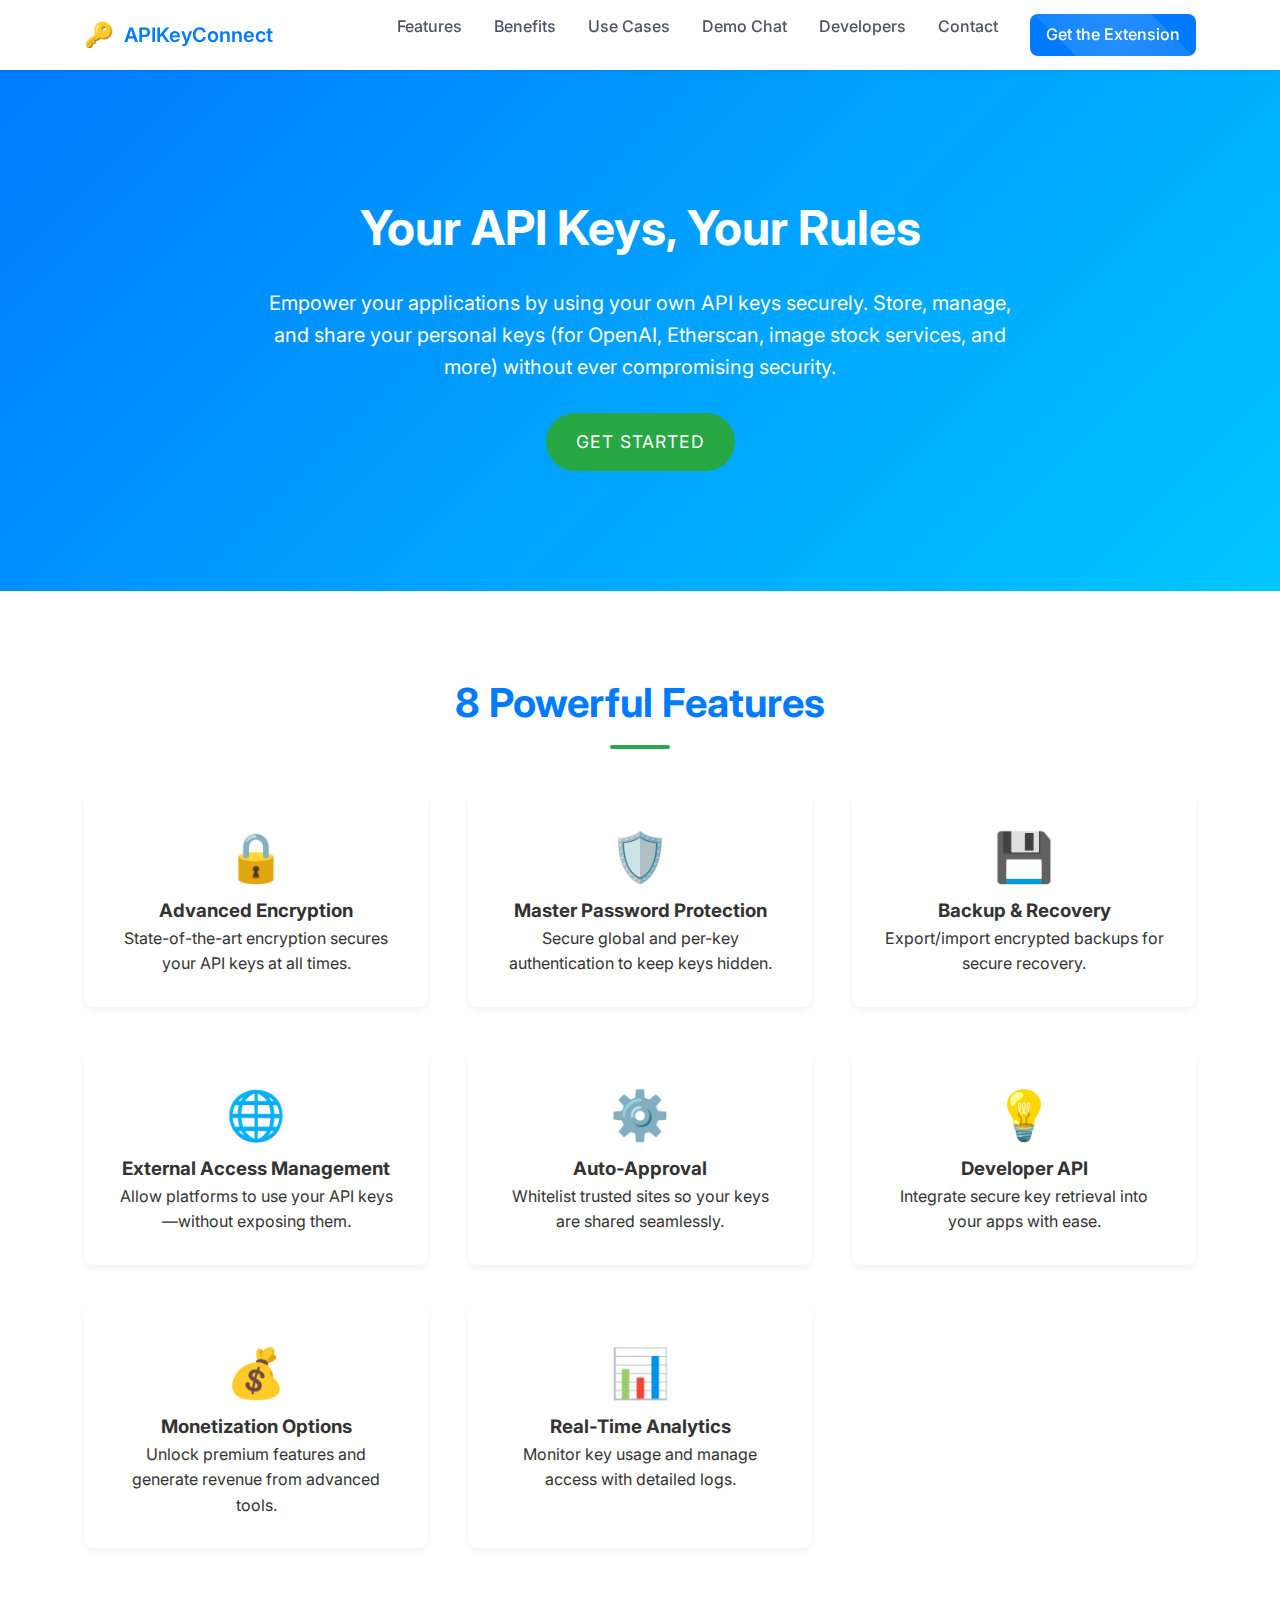
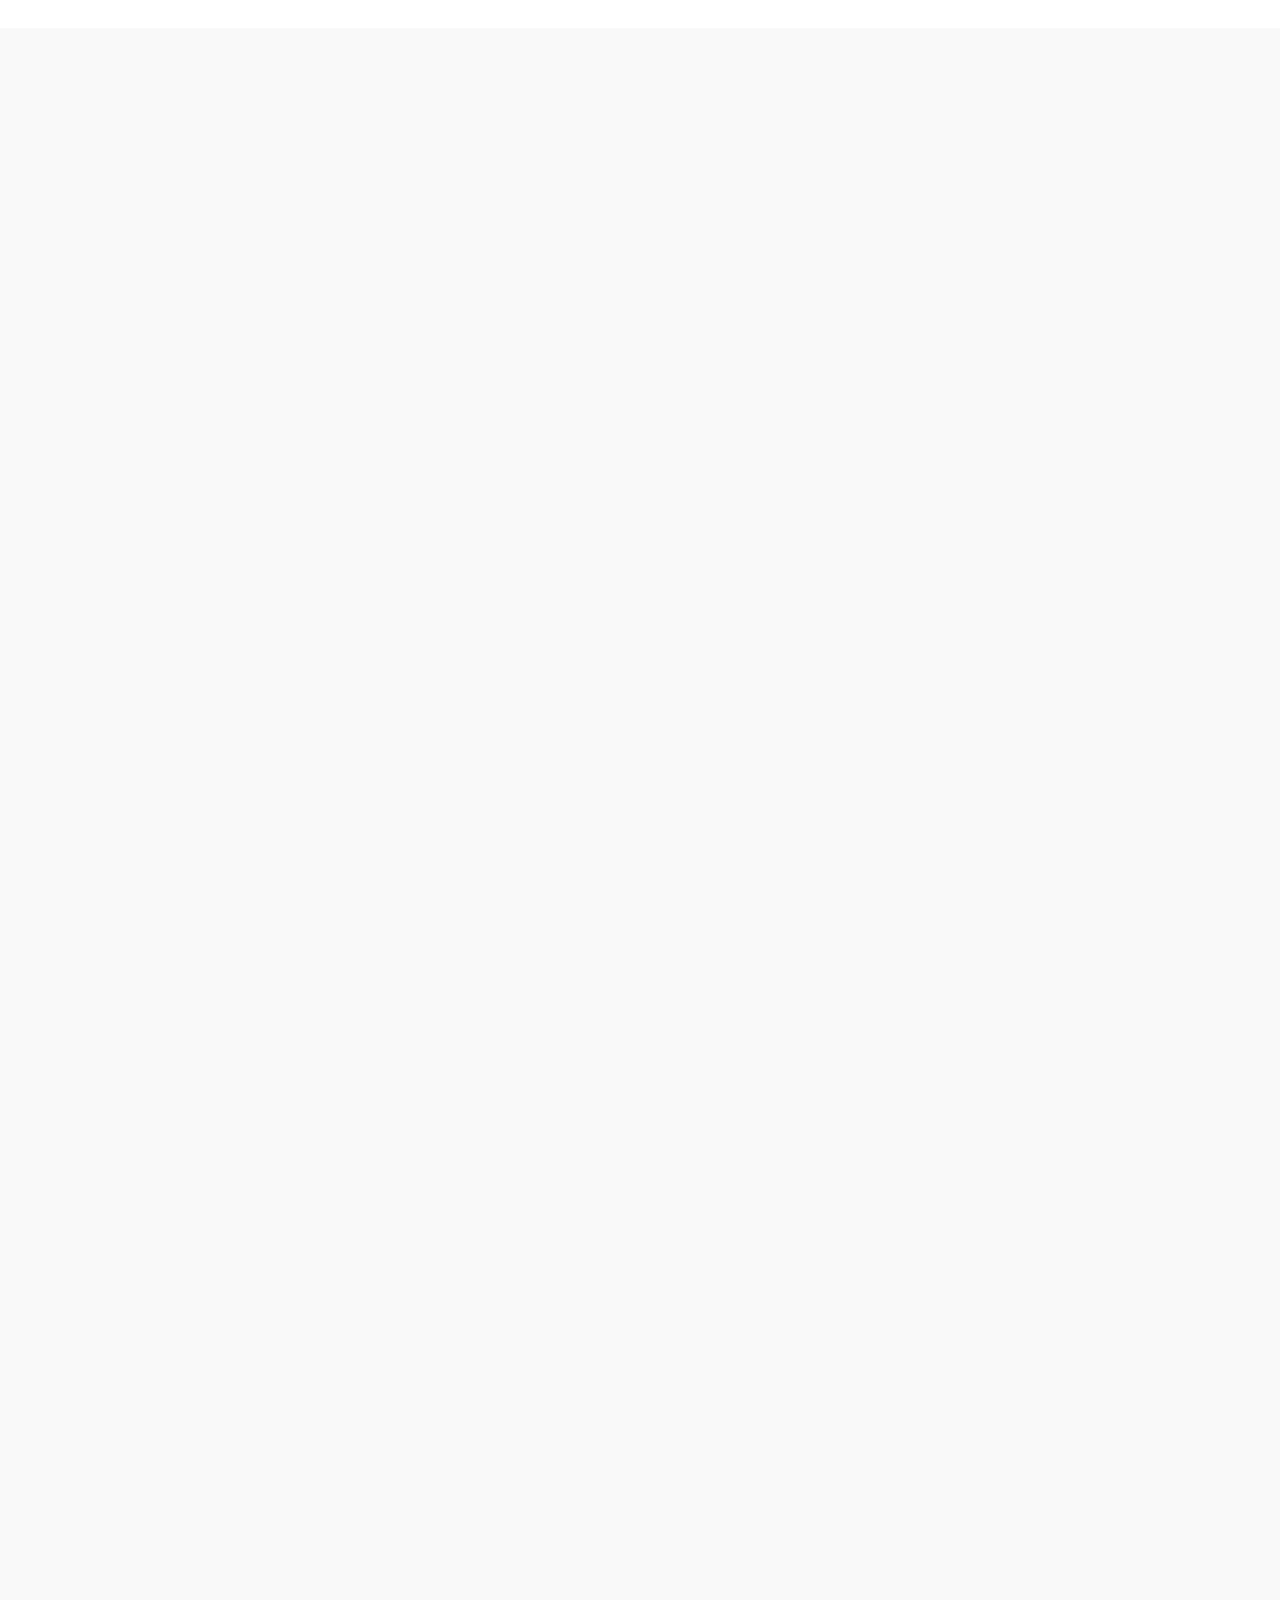
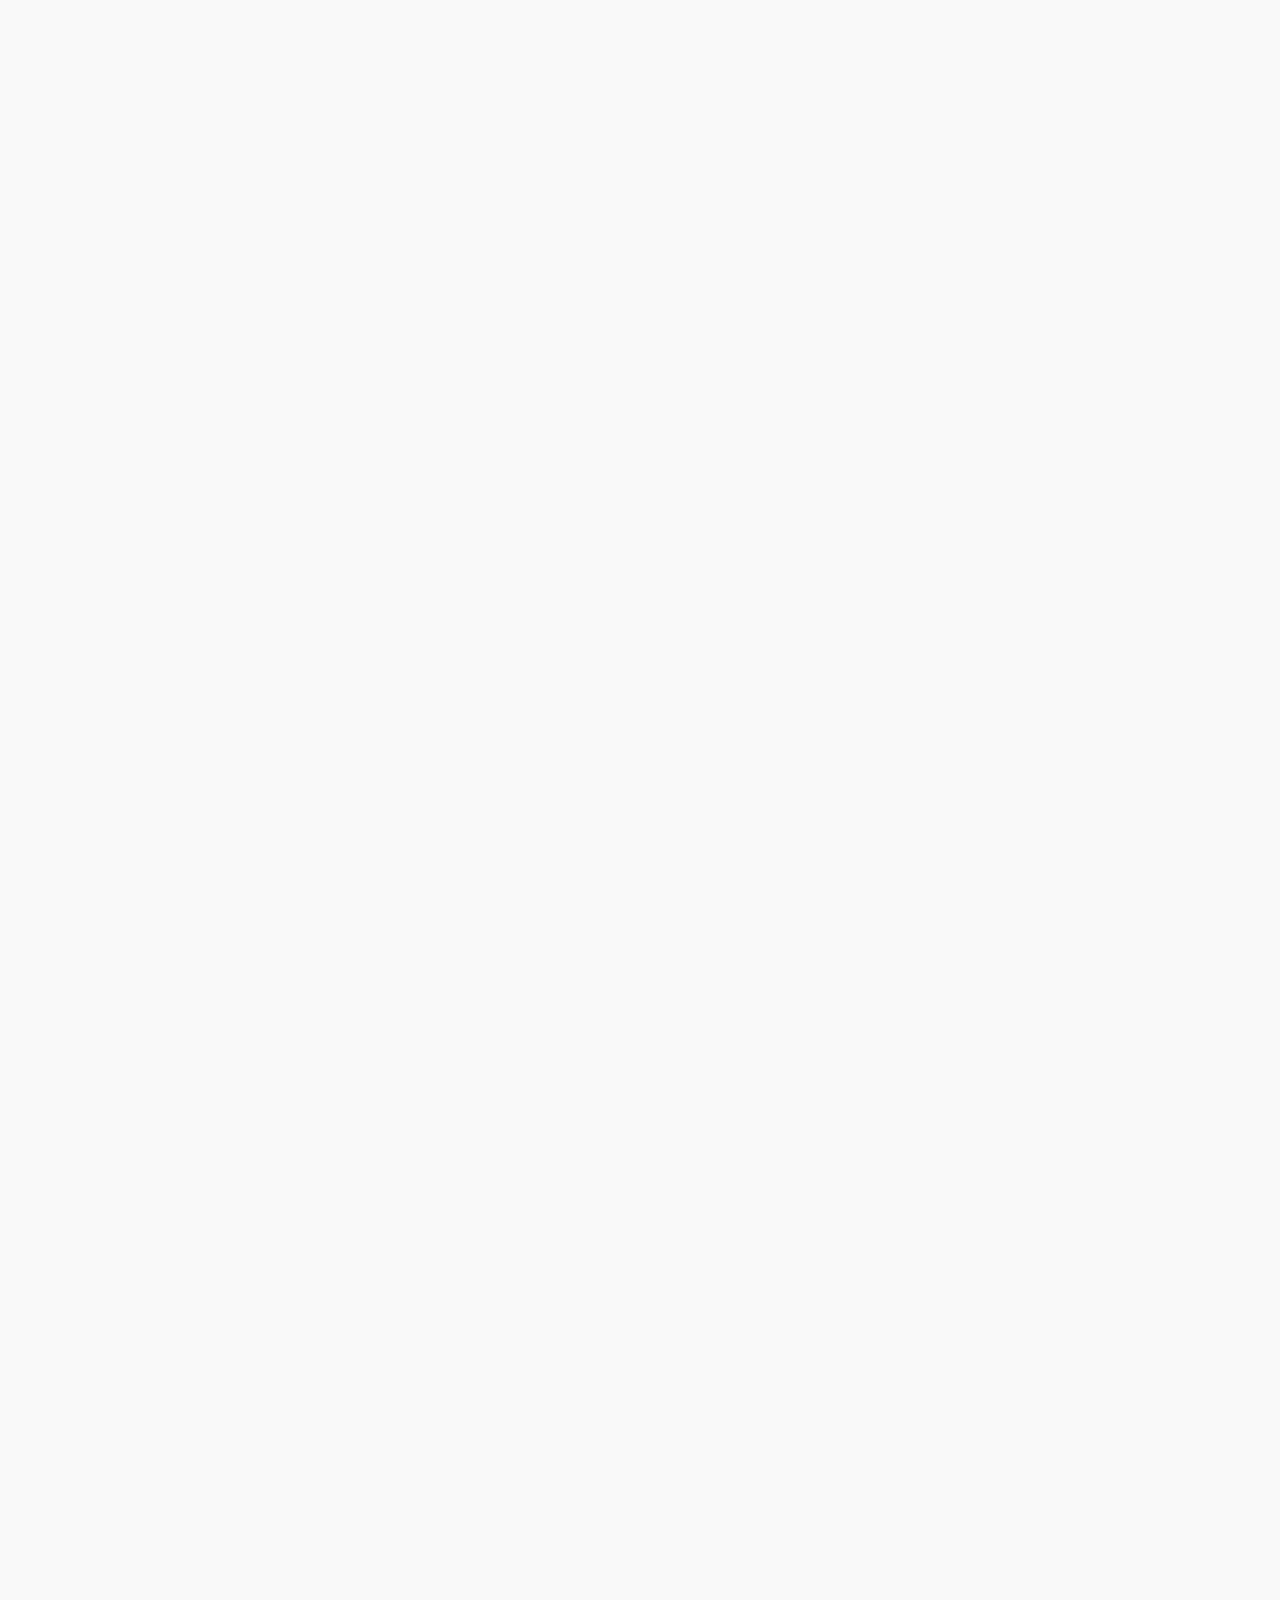
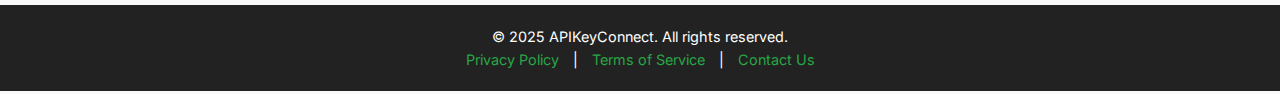
==== index.html @ dd0e4453 "Create index.html" ====
<!DOCTYPE html>
<html lang="en">
<head>
  <meta charset="UTF-8" />
  <meta name="viewport" content="width=device-width, initial-scale=1.0" />
  <meta name="description" content="APIKeyConnect empowers you to manage your own API keys securely. Use your personal keys for OpenAI, Etherscan, image stock services, and more—without exposing them to third-party platforms." />
  <meta name="keywords" content="API key management, secure API keys, OpenAI, Etherscan, developer tools, privacy, encryption" />
  <title>APIKeyConnect - Securely Manage Your API Keys for OpenAI, Etherscan & More</title>
  <!-- Google Fonts -->
  <link href="https://fonts.googleapis.com/css2?family=Inter:wght@300;400;500;600;700&display=swap" rel="stylesheet" />
  <style>
    /* CSS Variables & Global Styles */
    :root {
      --primary-color: #007bff;
      --secondary-color: #00c6ff;
      --accent-color: #28a745;
      --accent-hover: #218838;
      --bg-color: #f9f9f9;
      --white: #ffffff;
      --dark: #222222;
      --text-color: #333333;
      --gray-50: #F9FAFB;
      --gray-100: #F3F4F6;
      --gray-200: #E5E7EB;
      --gray-300: #D1D5DB;
      --gray-400: #9CA3AF;
      --gray-500: #6B7280;
      --gray-600: #4B5563;
      --gray-700: #374151;
      --gray-800: #1F2937;
      --gray-900: #111827;
      --border-radius: 8px;
      --box-shadow: 0 10px 15px -3px rgba(0, 0, 0, 0.1),
        0 4px 6px -2px rgba(0, 0, 0, 0.05);
    }
    * {
      margin: 0;
      padding: 0;
      box-sizing: border-box;
    }
    body {
      font-family: 'Inter', -apple-system, sans-serif;
      background-color: var(--bg-color);
      color: var(--text-color);
      line-height: 1.6;
    }
    a {
      text-decoration: none;
      color: inherit;
    }
    .container {
      width: 90%;
      max-width: 1200px;
      margin: 0 auto;
      padding: 0 20px;
    }

    /* Header Styles - Taking styling from developer.html */
    header {
      background-color: var(--white);
      box-shadow: 0 1px 3px rgba(0, 0, 0, 0.1);
      position: sticky;
      top: 0;
      z-index: 100;
    }

    .navbar {
      display: flex;
      justify-content: space-between;
      align-items: center;
      height: 70px;
    }

    .logo {
      display: flex;
      align-items: center;
      gap: 10px;
      font-weight: 600;
      font-size: 1.25rem;
      color: var(--primary-color);
    }

    .logo-icon {
      font-size: 1.5rem;
      color: var(--primary-color);
    }

    .nav-links {
      display: flex;
      gap: 2rem;
    }

    .nav-links a {
      color: var(--gray-600);
      text-decoration: none;
      font-weight: 500;
      transition: color 0.2s;
    }

    .nav-links a:hover {
      color: var(--primary-color);
    }

    .nav-links .cta {
      background-color: var(--primary-color);
      color: #fff;
      padding: 0.5rem 1rem;
      border-radius: var(--border-radius);
      transition: background-color 0.2s;
    }

    .nav-links .cta:hover {
      background-color: var(--accent-hover);
    }

    /* Hero Section */
    .hero {
      position: relative;
      text-align: center;
      color: var(--white);
      padding: 120px 20px;
      background: linear-gradient(135deg, var(--primary-color) 0%, var(--secondary-color) 100%);
      overflow: hidden;
    }
    .hero::after {
      content: "";
      position: absolute;
      top: 0;
      left: 50%;
      transform: translateX(-50%);
      width: 100%;
      height: 100%;
      background: url('https://source.unsplash.com/1600x900/?technology') center/cover no-repeat;
      opacity: 0.1;
      z-index: 0;
    }
    .hero-content {
      position: relative;
      z-index: 1;
      max-width: 800px;
      margin: 0 auto;
    }
    .hero h1 {
      font-size: 3rem;
      margin-bottom: 20px;
    }
    .hero p {
      font-size: 1.25rem;
      margin-bottom: 30px;
    }
    .btn {
      background-color: var(--accent-color);
      color: var(--white);
      padding: 15px 30px;
      border-radius: 50px;
      font-size: 1.1rem;
      text-transform: uppercase;
      letter-spacing: 1px;
      transition: background-color 0.3s, transform 0.3s;
      display: inline-block;
    }
    .btn:hover {
      background-color: var(--accent-hover);
      transform: translateY(-3px);
    }

    /* Section Titles */
    .section-title {
      text-align: center;
      font-size: 2.5rem;
      margin-bottom: 40px;
      color: var(--primary-color);
      position: relative;
    }
    .section-title::after {
      content: "";
      width: 60px;
      height: 4px;
      background-color: var(--accent-color);
      display: block;
      margin: 10px auto 0;
      border-radius: 2px;
    }

    /* Features Section */
    .features {
      padding: 80px 0;
      background-color: var(--white);
    }
    .feature-grid {
      display: grid;
      grid-template-columns: repeat(auto-fit, minmax(250px, 1fr));
      gap: 40px;
    }
    .feature {
      background-color: var(--white);
      padding: 30px;
      border-radius: 10px;
      box-shadow: 0 4px 8px rgba(0,0,0,0.05);
      text-align: center;
      transition: transform 0.3s, box-shadow 0.3s;
    }
    .feature:hover {
      transform: translateY(-5px);
      box-shadow: 0 8px 16px rgba(0,0,0,0.1);
    }
    .feature p {
      font-size: 1rem;
      color: var(--text-color);
    }

    /* Benefits Section */
    .benefits {
      padding: 80px 0;
      background-color: var(--white);
    }
    .benefits ul {
      list-style: none;
      display: grid;
      grid-template-columns: repeat(auto-fit, minmax(250px, 1fr));
      gap: 30px;
      justify-items: center;
    }
    .benefits li {
      font-size: 1.1rem;
      display: flex;
      flex-direction: column;
      align-items: center;
      gap: 8px;
      padding: 20px;
      border: 1px solid #ddd;
      border-radius: 8px;
      width: 100%;
      max-width: 300px;
      background: #fafafa;
      text-align: center;
    }

    /* Use Cases Section */
    .use-cases {
      padding: 80px 0;
      background-color: var(--white);
    }
    .case-grid {
      display: grid;
      grid-template-columns: repeat(auto-fit, minmax(250px, 1fr));
      gap: 40px;
    }
    .case {
      background-color: var(--white);
      padding: 40px 20px;
      border-radius: 10px;
      text-align: center;
      box-shadow: 0 4px 8px rgba(0,0,0,0.05);
      transition: transform 0.3s;
    }
    .case:hover {
      transform: translateY(-5px);
    }
    .case h3 {
      font-size: 1.5rem;
      margin-bottom: 15px;
      color: var(--primary-color);
    }
    .case p {
      font-size: 1rem;
      color: var(--text-color);
    }

    /* Demo Chat Section */
    #demo-chat {
      padding: 60px 20px;
      background-color: var(--white);
      margin: 40px 0;
      border-top: 1px solid #ddd;
    }
    #chatContainer {
      border: 1px solid #ccc;
      padding: 10px;
      height: 250px;
      overflow-y: auto;
      background: #fff;
      border-radius: 8px;
      margin-bottom: 10px;
    }
    .chat-message {
      margin: 5px 0;
      padding: 5px 10px;
      border-radius: 5px;
      max-width: 80%;
      word-wrap: break-word;
    }
    .chat-message.user {
      background-color: #e6f7ff;
      text-align: right;
      margin-left: auto;
    }
    .chat-message.assistant {
      background-color: #f6ffed;
      text-align: left;
      margin-right: auto;
    }
    #chatInput {
      width: calc(100% - 22px);
      padding: 10px;
      border: 1px solid #ccc;
      border-radius: 5px;
      font-size: 1rem;
      resize: none;
    }
    #sendChatBtn, #connectKeyBtn {
      padding: 10px 20px;
      font-size: 1rem;
      border: none;
      border-radius: 5px;
      cursor: pointer;
      margin-top: 10px;
      background-color: var(--accent-color);
      color: var(--white);
      transition: background-color 0.3s;
    }
    #sendChatBtn:hover, #connectKeyBtn:hover {
      background-color: var(--accent-hover);
    }
    #sendChatBtn:disabled {
      background-color: #cccccc;
      cursor: not-allowed;
    }
    .notice {
      text-align: center;
      font-size: 0.9rem;
      color: #555;
      margin-top: 10px;
    }

    /* Developer Section */
    .developers {
      padding: 80px 20px;
      background-color: var(--white);
      text-align: center;
    }
    .developers p {
      font-size: 1.1rem;
      margin-bottom: 20px;
    }
    .developers a {
      background-color: var(--primary-color);
      color: var(--white);
      padding: 10px 20px;
      border-radius: 5px;
      text-transform: uppercase;
      transition: background-color 0.3s;
    }
    .developers a:hover {
      background-color: var(--accent-hover);
    }

    /* CTA Section */
    .cta {
      background-color: var(--primary-color);
      color: var(--white);
      text-align: center;
      padding: 80px 20px;
      position: relative;
      overflow: hidden;
    }
    .cta::after {
      content: "";
      position: absolute;
      top: -50%;
      left: -50%;
      width: 200%;
      height: 200%;
      background: radial-gradient(circle, rgba(255,255,255,0.15), transparent);
      transform: rotate(45deg);
      z-index: 0;
    }
    .cta-content {
      position: relative;
      z-index: 1;
    }
    .cta h2 {
      font-size: 2.5rem;
      margin-bottom: 20px;
    }

    /* Footer */
    footer {
      background-color: var(--dark);
      color: var(--white);
      padding: 20px 0;
      text-align: center;
      font-size: 0.9rem;
    }
    footer a {
      color: var(--accent-color);
      margin: 0 10px;
      transition: color 0.3s;
    }
    footer a:hover {
      color: var(--white);
    }

    /* Animations */
    .animate-on-scroll {
      opacity: 0;
      transform: translateY(20px);
      transition: opacity 0.6s ease-out, transform 0.6s ease-out;
    }
    .animate-on-scroll.visible {
      opacity: 1;
      transform: translateY(0);
    }

    /* Responsive Design */
    @media (max-width: 768px) {
      .hero h1 {
        font-size: 2.5rem;
      }
      .hero p {
        font-size: 1rem;
      }

      .btn {
        padding: 12px 25px;
        font-size: 1rem;
      }
      .header-inner {
        flex-direction: column;
        gap: 10px;
      }
      .section-title {
        font-size: 2rem;
      }
      .navbar {
        flex-direction: column;
        height: auto;
        padding: 1rem 0;
      }
      .nav-links {
        margin-top: 1rem;
        flex-wrap: wrap;
        justify-content: center;
        gap: 1rem;
      }
    }
    @media (max-width: 480px) {
      .hero h1 {
        font-size: 2rem;
      }
      .feature, .case, .benefits li {
        padding: 20px;
      }
      .hero {
        padding: 4rem 0;
      }
      .hero h1 {
        font-size: 1.875rem;
      }
      .nav-links {
        flex-direction: column;
        align-items: center;
      }
    }
  </style>
</head>
<body>
  <!-- Header - Using developer.html style -->
  <header>
    <div class="container">
      <nav class="navbar">
        <div class="logo">
          <span class="logo-icon" aria-hidden="true">🔑</span>
          APIKeyConnect
        </div>
        <div class="nav-links">
          <a href="#features">Features</a>
          <a href="#benefits">Benefits</a>
          <a href="#use-cases">Use Cases</a>
          <a href="#demo-chat">Demo Chat</a>
          <a href="#developers">Developers</a>
          <a href="#contact">Contact</a>
          <a href="https://chromewebstore.google.com/detail/apikeyconnect/pkoblmlbdfdlhjbgjlhmpgkpfnkkfmej" class="cta" target="_blank">Get the Extension</a>
        </div>
      </nav>
    </div>
  </header>

  <!-- Hero Section -->
  <section class="hero animate-on-scroll" aria-labelledby="hero-heading">
    <div class="container hero-content">
      <h1 id="hero-heading">Your API Keys, Your Rules</h1>
      <p>
        Empower your applications by using your own API keys securely.
        Store, manage, and share your personal keys (for OpenAI, Etherscan, image stock services, and more)
        without ever compromising security.
      </p>
      <a href="#cta" class="btn">Get Started</a>
    </div>
  </section>

  <!-- Features Section -->
  <section class="features animate-on-scroll" id="features" aria-labelledby="features-heading">
    <div class="container">
      <h2 class="section-title" id="features-heading">8 Powerful Features</h2>
      <div class="feature-grid">
        <div class="feature">
          <p style="font-size:3rem;">🔒</p>
          <h3>Advanced Encryption</h3>
          <p>State-of-the-art encryption secures your API keys at all times.</p>
        </div>
        <div class="feature">
          <p style="font-size:3rem;">🛡️</p>
          <h3>Master Password Protection</h3>
          <p>Secure global and per-key authentication to keep keys hidden.</p>
        </div>
        <div class="feature">
          <p style="font-size:3rem;">💾</p>
          <h3>Backup & Recovery</h3>
          <p>Export/import encrypted backups for secure recovery.</p>
        </div>
        <div class="feature">
          <p style="font-size:3rem;">🌐</p>
          <h3>External Access Management</h3>
          <p>Allow platforms to use your API keys—without exposing them.</p>
        </div>
        <div class="feature">
          <p style="font-size:3rem;">⚙️</p>
          <h3>Auto-Approval</h3>
          <p>Whitelist trusted sites so your keys are shared seamlessly.</p>
        </div>
        <div class="feature">
          <p style="font-size:3rem;">💡</p>
          <h3>Developer API</h3>
          <p>Integrate secure key retrieval into your apps with ease.</p>
        </div>
        <div class="feature">
          <p style="font-size:3rem;">💰</p>
          <h3>Monetization Options</h3>
          <p>Unlock premium features and generate revenue from advanced tools.</p>
        </div>
        <div class="feature">
          <p style="font-size:3rem;">📊</p>
          <h3>Real-Time Analytics</h3>
          <p>Monitor key usage and manage access with detailed logs.</p>
        </div>
      </div>
    </div>
  </section>

  <!-- Benefits Section -->
  <section class="benefits animate-on-scroll" id="benefits" aria-labelledby="benefits-heading">
    <div class="container">
      <h2 class="section-title" id="benefits-heading">8 Key Benefits</h2>
      <ul role="list">
        <li>
          <span>🔐</span>
          <span>Enhanced Security</span>
          <span>Keep your personal API keys safe from unauthorized access.</span>
        </li>
        <li>
          <span>⏱️</span>
          <span>Time Efficiency</span>
          <span>Quickly retrieve your keys when needed—no more hardcoding.</span>
        </li>
        <li>
          <span>👁️‍🗨️</span>
          <span>Complete Privacy</span>
          <span>Keys remain hidden until you explicitly reveal them.</span>
        </li>
        <li>
          <span>⚖️</span>
          <span>User Empowerment</span>
          <span>You control which platforms access your API keys.</span>
        </li>
        <li>
          <span>🔗</span>
          <span>Seamless Integration</span>
          <span>Your apps can securely use your personal API keys instead of platform-wide keys.</span>
        </li>
        <li>
          <span>📈</span>
          <span>Scalability</span>
          <span>Ideal for individuals, startups, and large enterprises alike.</span>
        </li>
        <li>
          <span>🚫</span>
          <span>Risk Mitigation</span>
          <span>Minimize exposure and prevent accidental leaks.</span>
        </li>
        <li>
          <span>🗂️</span>
          <span>Easy Management</span>
          <span>Centralized control of all your API keys in one secure interface.</span>
        </li>
      </ul>
    </div>
  </section>

  <!-- Use Cases Section -->
  <section class="use-cases animate-on-scroll" id="use-cases" aria-labelledby="use-cases-heading">
    <div class="container">
      <h2 class="section-title" id="use-cases-heading">Use Cases</h2>
      <div class="case-grid">
        <div class="case">
          <h3>Video Editing</h3>
          <p>Access your image stock API key to fetch video or image assets.</p>
        </div>
        <div class="case">
          <h3>Blockchain Exploration</h3>
          <p>Use your Etherscan API key for secure blockchain data retrieval.</p>
        </div>
        <div class="case">
          <h3>AI Services</h3>
          <p>Retrieve your OpenAI key securely for advanced AI interactions.</p>
        </div>
        <div class="case">
          <h3>Payment Gateways</h3>
          <p>Allow platforms to process transactions using your own API credentials.</p>
        </div>
        <div class="case">
          <h3>Cloud Management</h3>
          <p>Securely integrate AWS, Azure, or GCP API keys to manage cloud services.</p>
        </div>
        <div class="case">
          <h3>IoT Devices</h3>
          <p>Manage device credentials and API keys for smart devices.</p>
        </div>
        <div class="case">
          <h3>Analytics</h3>
          <p>Use your personal API keys for third-party analytics tools.</p>
        </div>
        <div class="case">
          <h3>SaaS Applications</h3>
          <p>Integrate your keys securely so your SaaS tools use your credentials.</p>
        </div>
      </div>
    </div>
  </section>

  <!-- Demo Chat Section -->
  <section class="animate-on-scroll" id="demo-chat" aria-labelledby="demo-chat-heading">
    <div class="container">
      <h2 class="section-title" id="demo-chat-heading">Demo Chat</h2>
      <p style="text-align: center;">Connect your API key and chat with OpenAI to see APIKeyConnect in action.</p>
      <div style="text-align: center; margin-bottom: 10px;">
        <button id="connectKeyBtn">Connect API Key</button>
      </div>
      <div id="chatStatus" style="text-align: center; margin-bottom: 10px; color: #555;"></div>
      <div id="chatContainer"></div>
      <textarea id="chatInput" placeholder="Type your message here..." rows="3"></textarea>
      <div style="text-align: center;">
        <button id="sendChatBtn">Send</button>
      </div>
      <p class="notice">Note: Click "Connect API Key" before sending messages.</p>
    </div>
  </section>

  <!-- Developer Integration Section -->
  <section class="developers animate-on-scroll" id="developers" aria-labelledby="developers-heading">
    <div class="container">
      <h2 class="section-title" id="developers-heading">For Developers</h2>
      <p>
        Build tools that leverage your users' own API keys—without hardcoding a platform key.
        With APIKeyConnect, your application can securely retrieve and use each user's personal API keys.
      </p>
      <a href="developer.html" class="btn">Learn How to Integrate</a>
    </div>
  </section>

  <!-- CTA Section -->
  <section class="cta animate-on-scroll" id="cta" aria-labelledby="cta-heading">
    <div class="container cta-content">
      <h2 id="cta-heading">Ready to Secure Your API Keys?</h2>
      <a href="#contact" class="btn">Install Now</a>
    </div>
  </section>

  <!-- Footer -->
  <footer id="contact" aria-label="Footer">
    <div class="container">
      <p>© 2025 APIKeyConnect. All rights reserved.</p>
      <p>
        <a href="#">Privacy Policy</a> | 
        <a href="#">Terms of Service</a> | 
        <a href="#">Contact Us</a>
      </p>
    </div>
  </footer>

  <!-- Back to Top Button -->
  <button id="backToTop" style="position: fixed; bottom: 20px; right: 20px; display: none; padding: 10px 15px; background-color: var(--primary-color); color: var(--white); border: none; border-radius: 5px; cursor: pointer;">↑ Top</button>

  <!-- Inline Script -->
  <script>
    // Extension ID (replace with actual ID in production)
    const EXTENSION_ID = "pkoblmlbdfdlhjbgjlhmpgkpfnkkfmej";
    let openAIKey = "";

    // Append chat message
    function appendChatMessage(role, text) {
      const container = document.getElementById("chatContainer");
      const msgDiv = document.createElement("div");
      msgDiv.className = `chat-message ${role}`;
      msgDiv.textContent = text;
      container.appendChild(msgDiv);
      container.scrollTop = container.scrollHeight;
    }

    // Advanced key retrieval function that tries multiple approaches
    function retrieveAPIKeyFromExtension() {
      if (typeof chrome === "undefined" || !chrome.runtime || typeof chrome.runtime.sendMessage !== "function") {
        document.getElementById("chatStatus").innerHTML = `
          <span style="color: #dc3545;">⚠️ This demo requires Chrome with HTTPS or localhost</span>
        `;
        return;
      }
      
      // Show initial connecting message
      document.getElementById("chatStatus").innerHTML = `
        <span style="color: #6c757d;">⏳ Connecting to extension...</span>
      `;
      document.getElementById("connectKeyBtn").disabled = true;
      
      // First check if extension is available with a ping
      chrome.runtime.sendMessage(EXTENSION_ID, { type: "ping" }, function(pingResponse) {
        if (!pingResponse || chrome.runtime.lastError) {
          // Extension not found or error communicating
          document.getElementById("chatStatus").innerHTML = `
            <span style="color: #dc3545;">❌ Extension not detected</span>
            <br><small>Please install the <a href="https://chromewebstore.google.com/detail/apikeyconnect/pkoblmlbdfdlhjbgjlhmpgkpfnkkfmej" target="_blank">APIKeyConnect extension</a> first</small>
          `;
          document.getElementById("connectKeyBtn").disabled = false;
          return;
        }
        
        // Try retrieving without a key name first (default key)
        chrome.runtime.sendMessage(EXTENSION_ID, {
          type: "requestKey",
          serviceId: "openai"
        }, function(response) {
          if (response && response.success) {
            // Success with default key
            handleSuccessfulConnection(response.key);
          } else {
            // Try with common key names
            tryNextKeyName(0);
          }
        });
      });
      
      // Array of common key names to try
      const commonKeyNames = [
        "OpenAI API", 
        "OpenAI",
        "Default OpenAI Key",
        "OpenAI Key",
        "Default Key",
        "Personal API Key"
      ];
      
      // Try each key name in sequence
      function tryNextKeyName(index) {
        if (index >= commonKeyNames.length) {
          // We've tried all options, show comprehensive error
          document.getElementById("chatStatus").innerHTML = `
            <span style="color: #dc3545;">❌ No OpenAI key found</span>
            <br><small>Please add an OpenAI key in your APIKeyConnect extension.</small>
            <br><small>1. Click the extension icon</small>
            <br><small>2. Select "OpenAI API" from the dropdown</small>
            <br><small>3. Enter your API key</small>
            <br><small>4. Click "Add Key"</small>
          `;
          document.getElementById("connectKeyBtn").disabled = false;
          return;
        }
        
        // Try with the next key name
        document.getElementById("chatStatus").innerHTML = `
          <span style="color: #6c757d;">⏳ Trying to find your key... (${index + 1}/${commonKeyNames.length})</span>
        `;
        
        chrome.runtime.sendMessage(EXTENSION_ID, {
          type: "requestKey",
          serviceId: "openai",
          keyName: commonKeyNames[index]
        }, function(response) {
          if (response && response.success) {
            // Success with this key name
            handleSuccessfulConnection(response.key);
          } else {
            // Try next key name
            setTimeout(() => tryNextKeyName(index + 1), 300);
          }
        });
      }
      
      // Handle successful connection
      function handleSuccessfulConnection(key) {
        openAIKey = key;
        document.getElementById("chatStatus").innerHTML = `
          <span style="color: #28a745;">✅ API Key connected successfully!</span>
        `;
        document.getElementById("connectKeyBtn").textContent = "Key Connected";
        document.getElementById("connectKeyBtn").style.backgroundColor = "#6c757d";
        document.getElementById("connectKeyBtn").disabled = false;
        setTimeout(() => {
          document.getElementById("chatInput").focus();
        }, 500);
      }
    }

    // Call OpenAI API
    async function callOpenAI(userMessage) {
      if (!openAIKey) {
        document.getElementById("chatStatus").innerHTML = "<span style='color: #dc3545;'>❌ Please connect your API key first.</span>";
        return;
      }
      appendChatMessage("user", userMessage);
      const sendBtn = document.getElementById("sendChatBtn");
      sendBtn.disabled = true;
      sendBtn.textContent = "Sending...";
      const payload = {
        model: "gpt-3.5-turbo",
        messages: [
          { role: "system", content: "You are a helpful assistant." },
          { role: "user", content: userMessage }
        ],
        max_tokens: 150,
        temperature: 0.7
      };
      try {
        const response = await fetch("https://api.openai.com/v1/chat/completions", {
          method: "POST",
          headers: {
            "Content-Type": "application/json",
            "Authorization": `Bearer ${openAIKey}`
          },
          body: JSON.stringify(payload)
        });
        if (!response.ok) throw new Error(`API request failed: ${response.statusText}`);
        const data = await response.json();
        const reply = data.choices[0].message.content.trim();
        appendChatMessage("assistant", reply);
      } catch (error) {
        document.getElementById("chatStatus").innerHTML = `<span style='color: #dc3545;'>❌ Error: ${error.message}</span>`;
        
        // More helpful error message for common issues
        if (error.message.includes("401")) {
          document.getElementById("chatStatus").innerHTML += "<br><small>Your API key might be invalid. Check it in the extension.</small>";
        } else if (error.message.includes("429")) {
          document.getElementById("chatStatus").innerHTML += "<br><small>Rate limit exceeded. Your API key may have reached its quota.</small>";
        }
      } finally {
        sendBtn.disabled = false;
        sendBtn.textContent = "Send";
      }
    }

    // Event Listeners
    document.getElementById("connectKeyBtn").addEventListener("click", retrieveAPIKeyFromExtension);
    document.getElementById("sendChatBtn").addEventListener("click", () => {
      const input = document.getElementById("chatInput");
      const message = input.value.trim();
      if (message) {
        input.value = "";
        callOpenAI(message);
      }
    });

    // Support for pressing Enter to send a message
    document.getElementById("chatInput").addEventListener("keydown", (e) => {
      if (e.key === "Enter" && !e.shiftKey) {
        e.preventDefault();
        document.getElementById("sendChatBtn").click();
      }
    });

    // Scroll Animations
    document.addEventListener("DOMContentLoaded", () => {
      const sections = document.querySelectorAll(".animate-on-scroll");
      const observer = new IntersectionObserver((entries) => {
        entries.forEach(entry => {
          if (entry.isIntersecting) entry.target.classList.add("visible");
        });
      }, { threshold: 0.1 });
      sections.forEach(section => observer.observe(section));
    });

    // Back to Top
    window.addEventListener("scroll", () => {
      const backToTop = document.getElementById("backToTop");
      backToTop.style.display = window.scrollY > 300 ? "block" : "none";
    });
    document.getElementById("backToTop").addEventListener("click", () => {
      window.scrollTo({ top: 0, behavior: "smooth" });
    });
    
    // Add welcome message to chat
    document.addEventListener("DOMContentLoaded", () => {
      appendChatMessage("assistant", "Hello! I'm an AI assistant powered by your OpenAI API key. Connect your key and ask me anything!");
    });
  </script>
</body>
</html>
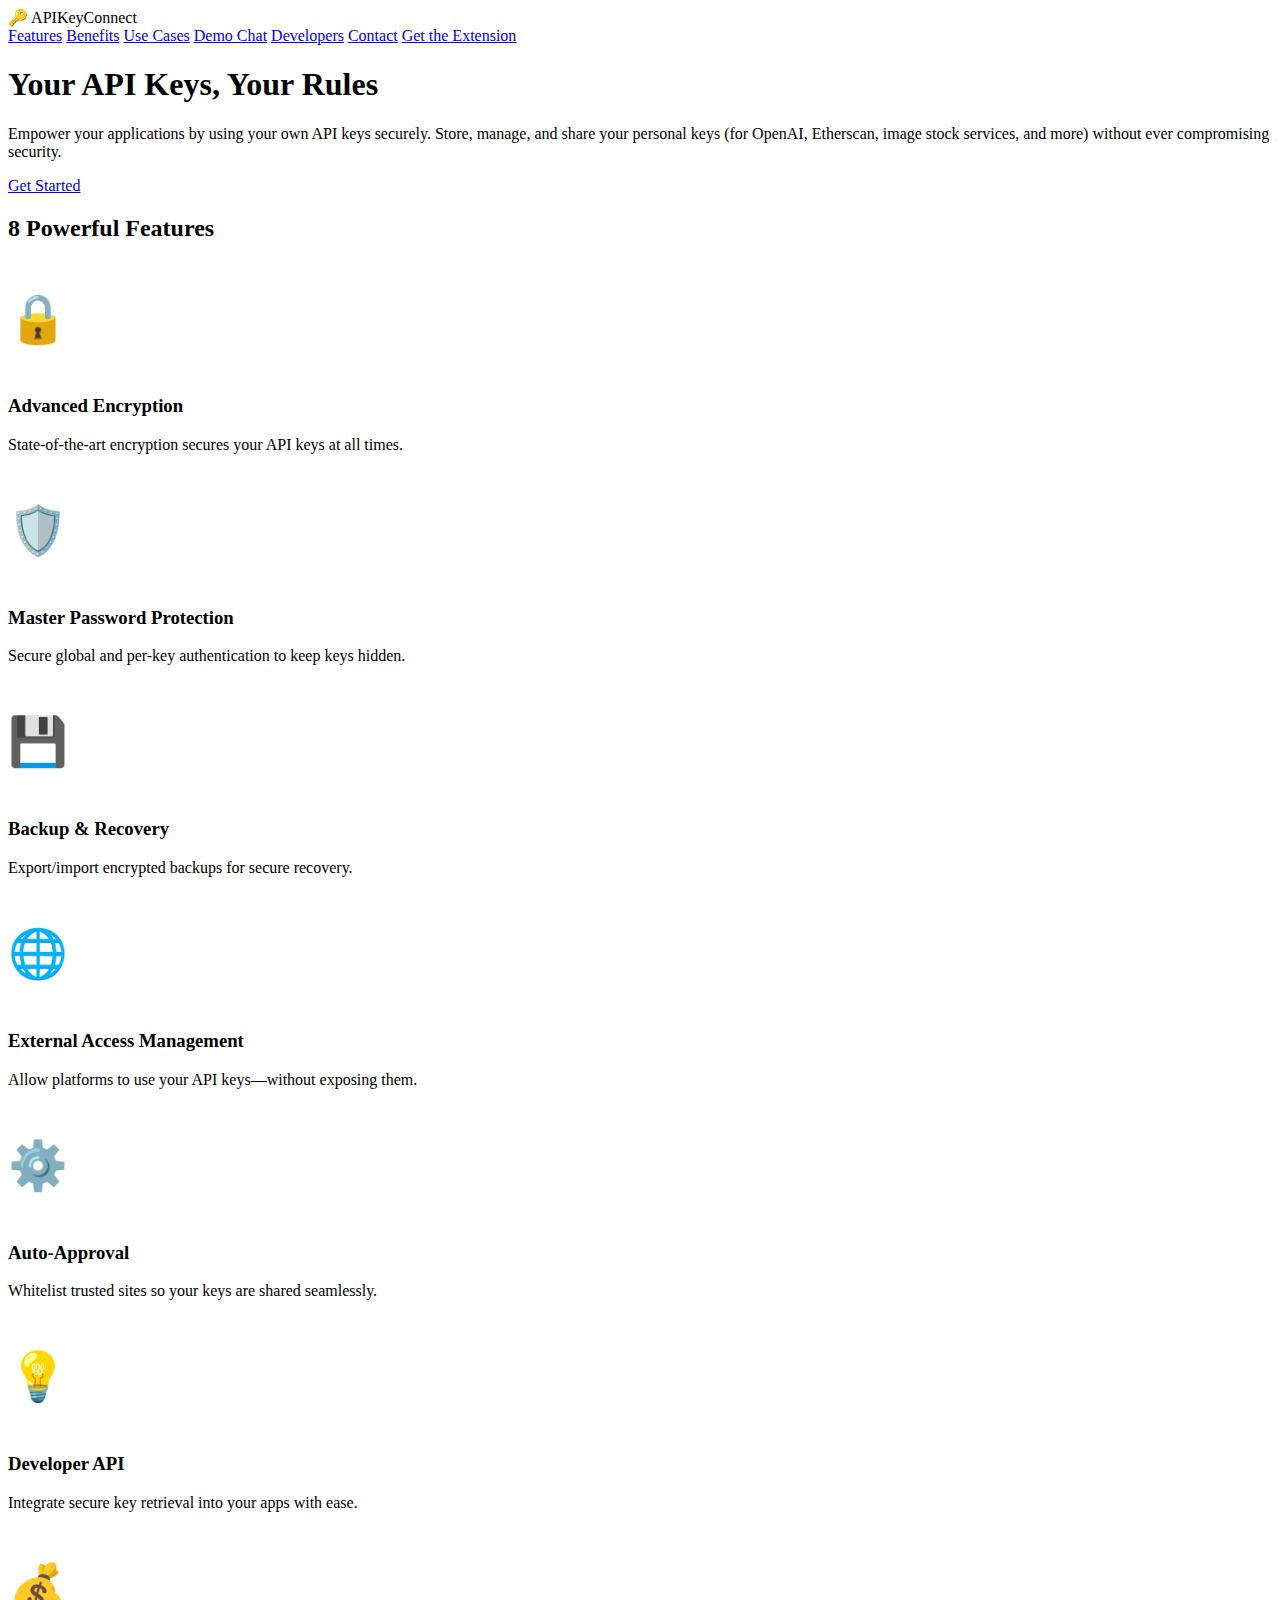
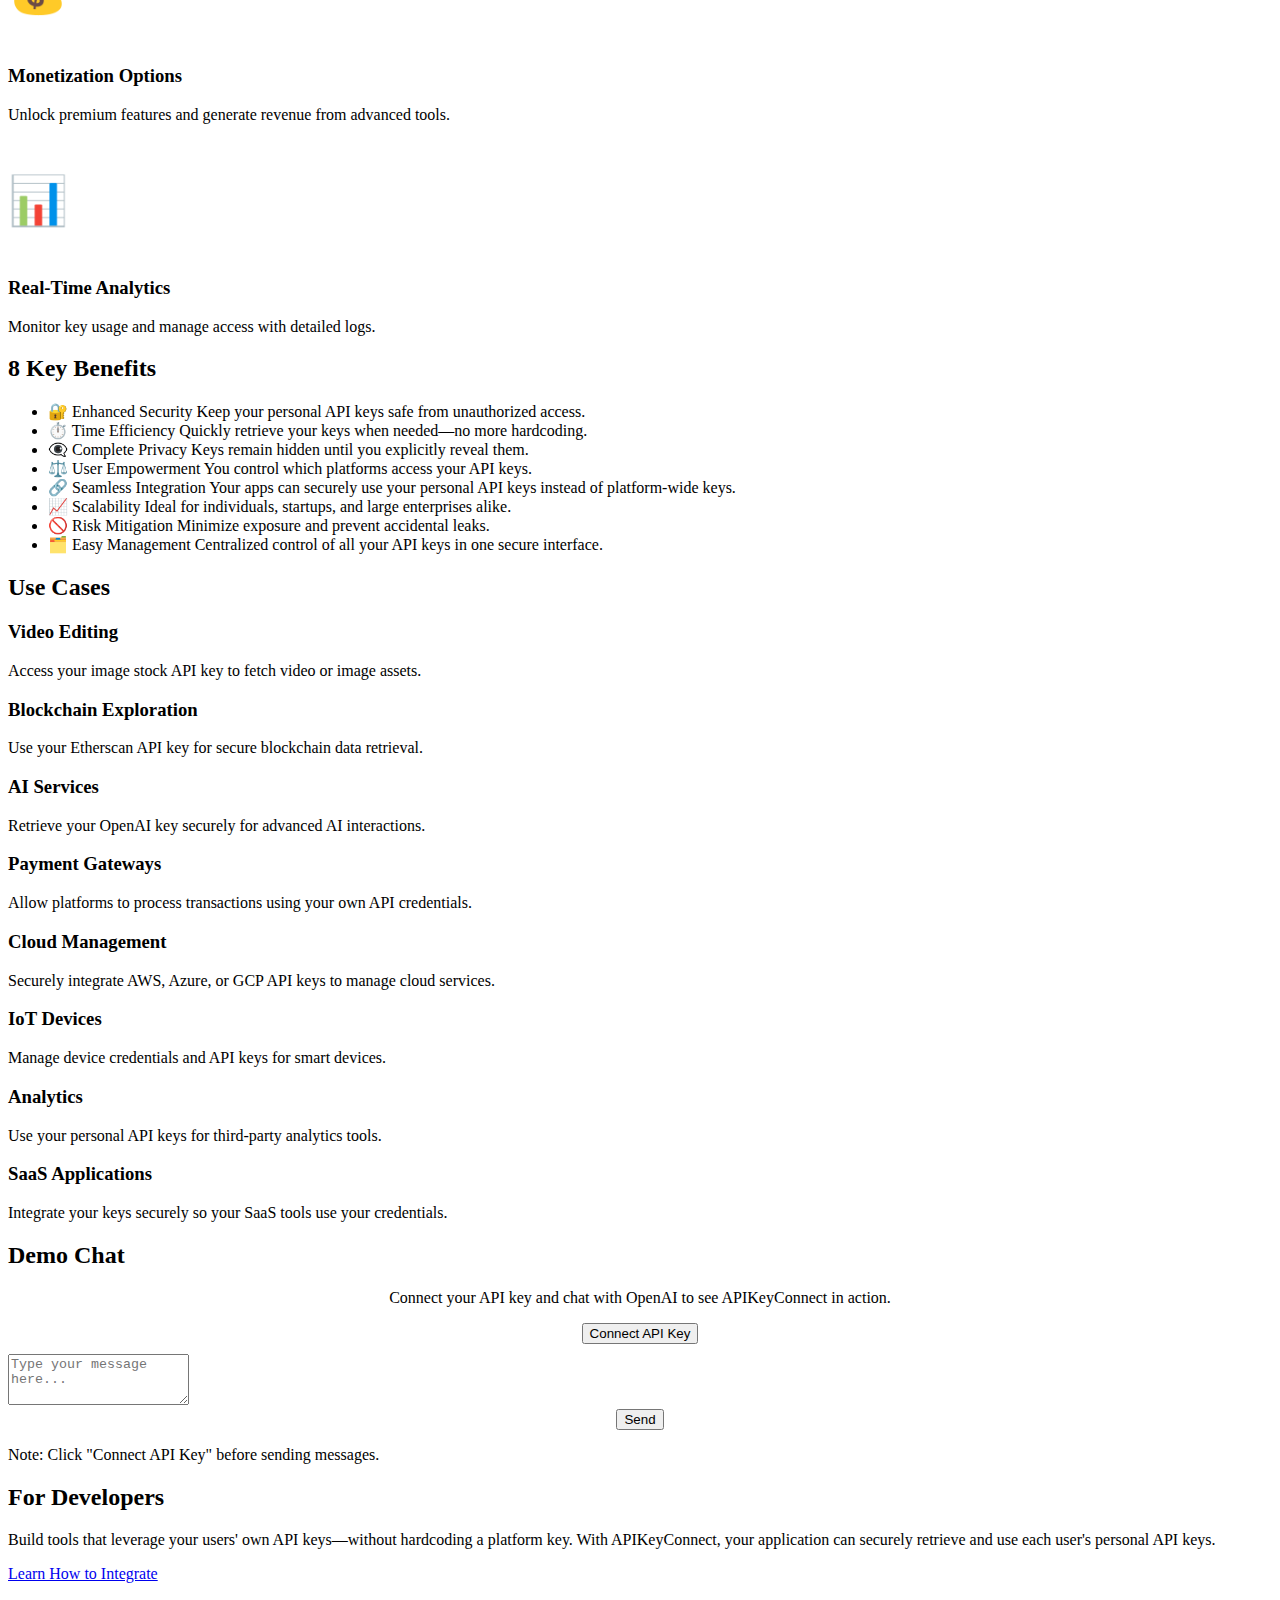
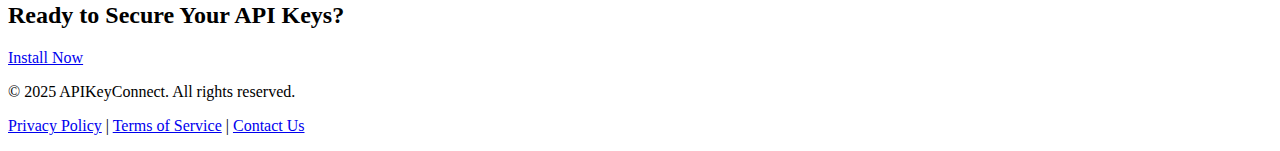
==== commit 00dc31f6: "Update index.html" ====
--- a/index.html
+++ b/index.html
@@ -8,464 +8,11 @@
   <title>APIKeyConnect - Securely Manage Your API Keys for OpenAI, Etherscan & More</title>
   <!-- Google Fonts -->
   <link href="https://fonts.googleapis.com/css2?family=Inter:wght@300;400;500;600;700&display=swap" rel="stylesheet" />
-  <style>
-    /* CSS Variables & Global Styles */
-    :root {
-      --primary-color: #007bff;
-      --secondary-color: #00c6ff;
-      --accent-color: #28a745;
-      --accent-hover: #218838;
-      --bg-color: #f9f9f9;
-      --white: #ffffff;
-      --dark: #222222;
-      --text-color: #333333;
-      --gray-50: #F9FAFB;
-      --gray-100: #F3F4F6;
-      --gray-200: #E5E7EB;
-      --gray-300: #D1D5DB;
-      --gray-400: #9CA3AF;
-      --gray-500: #6B7280;
-      --gray-600: #4B5563;
-      --gray-700: #374151;
-      --gray-800: #1F2937;
-      --gray-900: #111827;
-      --border-radius: 8px;
-      --box-shadow: 0 10px 15px -3px rgba(0, 0, 0, 0.1),
-        0 4px 6px -2px rgba(0, 0, 0, 0.05);
-    }
-    * {
-      margin: 0;
-      padding: 0;
-      box-sizing: border-box;
-    }
-    body {
-      font-family: 'Inter', -apple-system, sans-serif;
-      background-color: var(--bg-color);
-      color: var(--text-color);
-      line-height: 1.6;
-    }
-    a {
-      text-decoration: none;
-      color: inherit;
-    }
-    .container {
-      width: 90%;
-      max-width: 1200px;
-      margin: 0 auto;
-      padding: 0 20px;
-    }
-
-    /* Header Styles - Taking styling from developer.html */
-    header {
-      background-color: var(--white);
-      box-shadow: 0 1px 3px rgba(0, 0, 0, 0.1);
-      position: sticky;
-      top: 0;
-      z-index: 100;
-    }
-
-    .navbar {
-      display: flex;
-      justify-content: space-between;
-      align-items: center;
-      height: 70px;
-    }
-
-    .logo {
-      display: flex;
-      align-items: center;
-      gap: 10px;
-      font-weight: 600;
-      font-size: 1.25rem;
-      color: var(--primary-color);
-    }
-
-    .logo-icon {
-      font-size: 1.5rem;
-      color: var(--primary-color);
-    }
-
-    .nav-links {
-      display: flex;
-      gap: 2rem;
-    }
-
-    .nav-links a {
-      color: var(--gray-600);
-      text-decoration: none;
-      font-weight: 500;
-      transition: color 0.2s;
-    }
-
-    .nav-links a:hover {
-      color: var(--primary-color);
-    }
-
-    .nav-links .cta {
-      background-color: var(--primary-color);
-      color: #fff;
-      padding: 0.5rem 1rem;
-      border-radius: var(--border-radius);
-      transition: background-color 0.2s;
-    }
-
-    .nav-links .cta:hover {
-      background-color: var(--accent-hover);
-    }
-
-    /* Hero Section */
-    .hero {
-      position: relative;
-      text-align: center;
-      color: var(--white);
-      padding: 120px 20px;
-      background: linear-gradient(135deg, var(--primary-color) 0%, var(--secondary-color) 100%);
-      overflow: hidden;
-    }
-    .hero::after {
-      content: "";
-      position: absolute;
-      top: 0;
-      left: 50%;
-      transform: translateX(-50%);
-      width: 100%;
-      height: 100%;
-      background: url('https://source.unsplash.com/1600x900/?technology') center/cover no-repeat;
-      opacity: 0.1;
-      z-index: 0;
-    }
-    .hero-content {
-      position: relative;
-      z-index: 1;
-      max-width: 800px;
-      margin: 0 auto;
-    }
-    .hero h1 {
-      font-size: 3rem;
-      margin-bottom: 20px;
-    }
-    .hero p {
-      font-size: 1.25rem;
-      margin-bottom: 30px;
-    }
-    .btn {
-      background-color: var(--accent-color);
-      color: var(--white);
-      padding: 15px 30px;
-      border-radius: 50px;
-      font-size: 1.1rem;
-      text-transform: uppercase;
-      letter-spacing: 1px;
-      transition: background-color 0.3s, transform 0.3s;
-      display: inline-block;
-    }
-    .btn:hover {
-      background-color: var(--accent-hover);
-      transform: translateY(-3px);
-    }
-
-    /* Section Titles */
-    .section-title {
-      text-align: center;
-      font-size: 2.5rem;
-      margin-bottom: 40px;
-      color: var(--primary-color);
-      position: relative;
-    }
-    .section-title::after {
-      content: "";
-      width: 60px;
-      height: 4px;
-      background-color: var(--accent-color);
-      display: block;
-      margin: 10px auto 0;
-      border-radius: 2px;
-    }
-
-    /* Features Section */
-    .features {
-      padding: 80px 0;
-      background-color: var(--white);
-    }
-    .feature-grid {
-      display: grid;
-      grid-template-columns: repeat(auto-fit, minmax(250px, 1fr));
-      gap: 40px;
-    }
-    .feature {
-      background-color: var(--white);
-      padding: 30px;
-      border-radius: 10px;
-      box-shadow: 0 4px 8px rgba(0,0,0,0.05);
-      text-align: center;
-      transition: transform 0.3s, box-shadow 0.3s;
-    }
-    .feature:hover {
-      transform: translateY(-5px);
-      box-shadow: 0 8px 16px rgba(0,0,0,0.1);
-    }
-    .feature p {
-      font-size: 1rem;
-      color: var(--text-color);
-    }
-
-    /* Benefits Section */
-    .benefits {
-      padding: 80px 0;
-      background-color: var(--white);
-    }
-    .benefits ul {
-      list-style: none;
-      display: grid;
-      grid-template-columns: repeat(auto-fit, minmax(250px, 1fr));
-      gap: 30px;
-      justify-items: center;
-    }
-    .benefits li {
-      font-size: 1.1rem;
-      display: flex;
-      flex-direction: column;
-      align-items: center;
-      gap: 8px;
-      padding: 20px;
-      border: 1px solid #ddd;
-      border-radius: 8px;
-      width: 100%;
-      max-width: 300px;
-      background: #fafafa;
-      text-align: center;
-    }
-
-    /* Use Cases Section */
-    .use-cases {
-      padding: 80px 0;
-      background-color: var(--white);
-    }
-    .case-grid {
-      display: grid;
-      grid-template-columns: repeat(auto-fit, minmax(250px, 1fr));
-      gap: 40px;
-    }
-    .case {
-      background-color: var(--white);
-      padding: 40px 20px;
-      border-radius: 10px;
-      text-align: center;
-      box-shadow: 0 4px 8px rgba(0,0,0,0.05);
-      transition: transform 0.3s;
-    }
-    .case:hover {
-      transform: translateY(-5px);
-    }
-    .case h3 {
-      font-size: 1.5rem;
-      margin-bottom: 15px;
-      color: var(--primary-color);
-    }
-    .case p {
-      font-size: 1rem;
-      color: var(--text-color);
-    }
-
-    /* Demo Chat Section */
-    #demo-chat {
-      padding: 60px 20px;
-      background-color: var(--white);
-      margin: 40px 0;
-      border-top: 1px solid #ddd;
-    }
-    #chatContainer {
-      border: 1px solid #ccc;
-      padding: 10px;
-      height: 250px;
-      overflow-y: auto;
-      background: #fff;
-      border-radius: 8px;
-      margin-bottom: 10px;
-    }
-    .chat-message {
-      margin: 5px 0;
-      padding: 5px 10px;
-      border-radius: 5px;
-      max-width: 80%;
-      word-wrap: break-word;
-    }
-    .chat-message.user {
-      background-color: #e6f7ff;
-      text-align: right;
-      margin-left: auto;
-    }
-    .chat-message.assistant {
-      background-color: #f6ffed;
-      text-align: left;
-      margin-right: auto;
-    }
-    #chatInput {
-      width: calc(100% - 22px);
-      padding: 10px;
-      border: 1px solid #ccc;
-      border-radius: 5px;
-      font-size: 1rem;
-      resize: none;
-    }
-    #sendChatBtn, #connectKeyBtn {
-      padding: 10px 20px;
-      font-size: 1rem;
-      border: none;
-      border-radius: 5px;
-      cursor: pointer;
-      margin-top: 10px;
-      background-color: var(--accent-color);
-      color: var(--white);
-      transition: background-color 0.3s;
-    }
-    #sendChatBtn:hover, #connectKeyBtn:hover {
-      background-color: var(--accent-hover);
-    }
-    #sendChatBtn:disabled {
-      background-color: #cccccc;
-      cursor: not-allowed;
-    }
-    .notice {
-      text-align: center;
-      font-size: 0.9rem;
-      color: #555;
-      margin-top: 10px;
-    }
-
-    /* Developer Section */
-    .developers {
-      padding: 80px 20px;
-      background-color: var(--white);
-      text-align: center;
-    }
-    .developers p {
-      font-size: 1.1rem;
-      margin-bottom: 20px;
-    }
-    .developers a {
-      background-color: var(--primary-color);
-      color: var(--white);
-      padding: 10px 20px;
-      border-radius: 5px;
-      text-transform: uppercase;
-      transition: background-color 0.3s;
-    }
-    .developers a:hover {
-      background-color: var(--accent-hover);
-    }
-
-    /* CTA Section */
-    .cta {
-      background-color: var(--primary-color);
-      color: var(--white);
-      text-align: center;
-      padding: 80px 20px;
-      position: relative;
-      overflow: hidden;
-    }
-    .cta::after {
-      content: "";
-      position: absolute;
-      top: -50%;
-      left: -50%;
-      width: 200%;
-      height: 200%;
-      background: radial-gradient(circle, rgba(255,255,255,0.15), transparent);
-      transform: rotate(45deg);
-      z-index: 0;
-    }
-    .cta-content {
-      position: relative;
-      z-index: 1;
-    }
-    .cta h2 {
-      font-size: 2.5rem;
-      margin-bottom: 20px;
-    }
-
-    /* Footer */
-    footer {
-      background-color: var(--dark);
-      color: var(--white);
-      padding: 20px 0;
-      text-align: center;
-      font-size: 0.9rem;
-    }
-    footer a {
-      color: var(--accent-color);
-      margin: 0 10px;
-      transition: color 0.3s;
-    }
-    footer a:hover {
-      color: var(--white);
-    }
-
-    /* Animations */
-    .animate-on-scroll {
-      opacity: 0;
-      transform: translateY(20px);
-      transition: opacity 0.6s ease-out, transform 0.6s ease-out;
-    }
-    .animate-on-scroll.visible {
-      opacity: 1;
-      transform: translateY(0);
-    }
-
-    /* Responsive Design */
-    @media (max-width: 768px) {
-      .hero h1 {
-        font-size: 2.5rem;
-      }
-      .hero p {
-        font-size: 1rem;
-      }
-
-      .btn {
-        padding: 12px 25px;
-        font-size: 1rem;
-      }
-      .header-inner {
-        flex-direction: column;
-        gap: 10px;
-      }
-      .section-title {
-        font-size: 2rem;
-      }
-      .navbar {
-        flex-direction: column;
-        height: auto;
-        padding: 1rem 0;
-      }
-      .nav-links {
-        margin-top: 1rem;
-        flex-wrap: wrap;
-        justify-content: center;
-        gap: 1rem;
-      }
-    }
-    @media (max-width: 480px) {
-      .hero h1 {
-        font-size: 2rem;
-      }
-      .feature, .case, .benefits li {
-        padding: 20px;
-      }
-      .hero {
-        padding: 4rem 0;
-      }
-      .hero h1 {
-        font-size: 1.875rem;
-      }
-      .nav-links {
-        flex-direction: column;
-        align-items: center;
-      }
-    }
-  </style>
+  <!-- External CSS -->
+  <link rel="stylesheet" href="styles.css" />
 </head>
 <body>
-  <!-- Header - Using developer.html style -->
+  <!-- Header -->
   <header>
     <div class="container">
       <nav class="navbar">
@@ -480,7 +27,7 @@
           <a href="#demo-chat">Demo Chat</a>
           <a href="#developers">Developers</a>
           <a href="#contact">Contact</a>
-          <a href="https://chromewebstore.google.com/detail/apikeyconnect/pkoblmlbdfdlhjbgjlhmpgkpfnkkfmej" class="cta" target="_blank">Get the Extension</a>
+          <a href="https://chromewebstore.google.com/detail/apikeyconnect/edkgcdpbaggofodchjfkfiblhohmkbac" class="cta" target="_blank">Get the Extension</a>
         </div>
       </nav>
     </div>
@@ -681,8 +228,8 @@
     <div class="container">
       <p>© 2025 APIKeyConnect. All rights reserved.</p>
       <p>
-        <a href="#">Privacy Policy</a> | 
-        <a href="#">Terms of Service</a> | 
+        <a href="/PrivacyPolicy.html">Privacy Policy</a> | 
+        <a href="/PrivacyPolicy.html">Terms of Service</a> | 
         <a href="#">Contact Us</a>
       </p>
     </div>
@@ -691,215 +238,7 @@
   <!-- Back to Top Button -->
   <button id="backToTop" style="position: fixed; bottom: 20px; right: 20px; display: none; padding: 10px 15px; background-color: var(--primary-color); color: var(--white); border: none; border-radius: 5px; cursor: pointer;">↑ Top</button>
 
-  <!-- Inline Script -->
-  <script>
-    // Extension ID (replace with actual ID in production)
-    const EXTENSION_ID = "pkoblmlbdfdlhjbgjlhmpgkpfnkkfmej";
-    let openAIKey = "";
-
-    // Append chat message
-    function appendChatMessage(role, text) {
-      const container = document.getElementById("chatContainer");
-      const msgDiv = document.createElement("div");
-      msgDiv.className = `chat-message ${role}`;
-      msgDiv.textContent = text;
-      container.appendChild(msgDiv);
-      container.scrollTop = container.scrollHeight;
-    }
-
-    // Advanced key retrieval function that tries multiple approaches
-    function retrieveAPIKeyFromExtension() {
-      if (typeof chrome === "undefined" || !chrome.runtime || typeof chrome.runtime.sendMessage !== "function") {
-        document.getElementById("chatStatus").innerHTML = `
-          <span style="color: #dc3545;">⚠️ This demo requires Chrome with HTTPS or localhost</span>
-        `;
-        return;
-      }
-      
-      // Show initial connecting message
-      document.getElementById("chatStatus").innerHTML = `
-        <span style="color: #6c757d;">⏳ Connecting to extension...</span>
-      `;
-      document.getElementById("connectKeyBtn").disabled = true;
-      
-      // First check if extension is available with a ping
-      chrome.runtime.sendMessage(EXTENSION_ID, { type: "ping" }, function(pingResponse) {
-        if (!pingResponse || chrome.runtime.lastError) {
-          // Extension not found or error communicating
-          document.getElementById("chatStatus").innerHTML = `
-            <span style="color: #dc3545;">❌ Extension not detected</span>
-            <br><small>Please install the <a href="https://chromewebstore.google.com/detail/apikeyconnect/pkoblmlbdfdlhjbgjlhmpgkpfnkkfmej" target="_blank">APIKeyConnect extension</a> first</small>
-          `;
-          document.getElementById("connectKeyBtn").disabled = false;
-          return;
-        }
-        
-        // Try retrieving without a key name first (default key)
-        chrome.runtime.sendMessage(EXTENSION_ID, {
-          type: "requestKey",
-          serviceId: "openai"
-        }, function(response) {
-          if (response && response.success) {
-            // Success with default key
-            handleSuccessfulConnection(response.key);
-          } else {
-            // Try with common key names
-            tryNextKeyName(0);
-          }
-        });
-      });
-      
-      // Array of common key names to try
-      const commonKeyNames = [
-        "OpenAI API", 
-        "OpenAI",
-        "Default OpenAI Key",
-        "OpenAI Key",
-        "Default Key",
-        "Personal API Key"
-      ];
-      
-      // Try each key name in sequence
-      function tryNextKeyName(index) {
-        if (index >= commonKeyNames.length) {
-          // We've tried all options, show comprehensive error
-          document.getElementById("chatStatus").innerHTML = `
-            <span style="color: #dc3545;">❌ No OpenAI key found</span>
-            <br><small>Please add an OpenAI key in your APIKeyConnect extension.</small>
-            <br><small>1. Click the extension icon</small>
-            <br><small>2. Select "OpenAI API" from the dropdown</small>
-            <br><small>3. Enter your API key</small>
-            <br><small>4. Click "Add Key"</small>
-          `;
-          document.getElementById("connectKeyBtn").disabled = false;
-          return;
-        }
-        
-        // Try with the next key name
-        document.getElementById("chatStatus").innerHTML = `
-          <span style="color: #6c757d;">⏳ Trying to find your key... (${index + 1}/${commonKeyNames.length})</span>
-        `;
-        
-        chrome.runtime.sendMessage(EXTENSION_ID, {
-          type: "requestKey",
-          serviceId: "openai",
-          keyName: commonKeyNames[index]
-        }, function(response) {
-          if (response && response.success) {
-            // Success with this key name
-            handleSuccessfulConnection(response.key);
-          } else {
-            // Try next key name
-            setTimeout(() => tryNextKeyName(index + 1), 300);
-          }
-        });
-      }
-      
-      // Handle successful connection
-      function handleSuccessfulConnection(key) {
-        openAIKey = key;
-        document.getElementById("chatStatus").innerHTML = `
-          <span style="color: #28a745;">✅ API Key connected successfully!</span>
-        `;
-        document.getElementById("connectKeyBtn").textContent = "Key Connected";
-        document.getElementById("connectKeyBtn").style.backgroundColor = "#6c757d";
-        document.getElementById("connectKeyBtn").disabled = false;
-        setTimeout(() => {
-          document.getElementById("chatInput").focus();
-        }, 500);
-      }
-    }
-
-    // Call OpenAI API
-    async function callOpenAI(userMessage) {
-      if (!openAIKey) {
-        document.getElementById("chatStatus").innerHTML = "<span style='color: #dc3545;'>❌ Please connect your API key first.</span>";
-        return;
-      }
-      appendChatMessage("user", userMessage);
-      const sendBtn = document.getElementById("sendChatBtn");
-      sendBtn.disabled = true;
-      sendBtn.textContent = "Sending...";
-      const payload = {
-        model: "gpt-3.5-turbo",
-        messages: [
-          { role: "system", content: "You are a helpful assistant." },
-          { role: "user", content: userMessage }
-        ],
-        max_tokens: 150,
-        temperature: 0.7
-      };
-      try {
-        const response = await fetch("https://api.openai.com/v1/chat/completions", {
-          method: "POST",
-          headers: {
-            "Content-Type": "application/json",
-            "Authorization": `Bearer ${openAIKey}`
-          },
-          body: JSON.stringify(payload)
-        });
-        if (!response.ok) throw new Error(`API request failed: ${response.statusText}`);
-        const data = await response.json();
-        const reply = data.choices[0].message.content.trim();
-        appendChatMessage("assistant", reply);
-      } catch (error) {
-        document.getElementById("chatStatus").innerHTML = `<span style='color: #dc3545;'>❌ Error: ${error.message}</span>`;
-        
-        // More helpful error message for common issues
-        if (error.message.includes("401")) {
-          document.getElementById("chatStatus").innerHTML += "<br><small>Your API key might be invalid. Check it in the extension.</small>";
-        } else if (error.message.includes("429")) {
-          document.getElementById("chatStatus").innerHTML += "<br><small>Rate limit exceeded. Your API key may have reached its quota.</small>";
-        }
-      } finally {
-        sendBtn.disabled = false;
-        sendBtn.textContent = "Send";
-      }
-    }
-
-    // Event Listeners
-    document.getElementById("connectKeyBtn").addEventListener("click", retrieveAPIKeyFromExtension);
-    document.getElementById("sendChatBtn").addEventListener("click", () => {
-      const input = document.getElementById("chatInput");
-      const message = input.value.trim();
-      if (message) {
-        input.value = "";
-        callOpenAI(message);
-      }
-    });
-
-    // Support for pressing Enter to send a message
-    document.getElementById("chatInput").addEventListener("keydown", (e) => {
-      if (e.key === "Enter" && !e.shiftKey) {
-        e.preventDefault();
-        document.getElementById("sendChatBtn").click();
-      }
-    });
-
-    // Scroll Animations
-    document.addEventListener("DOMContentLoaded", () => {
-      const sections = document.querySelectorAll(".animate-on-scroll");
-      const observer = new IntersectionObserver((entries) => {
-        entries.forEach(entry => {
-          if (entry.isIntersecting) entry.target.classList.add("visible");
-        });
-      }, { threshold: 0.1 });
-      sections.forEach(section => observer.observe(section));
-    });
-
-    // Back to Top
-    window.addEventListener("scroll", () => {
-      const backToTop = document.getElementById("backToTop");
-      backToTop.style.display = window.scrollY > 300 ? "block" : "none";
-    });
-    document.getElementById("backToTop").addEventListener("click", () => {
-      window.scrollTo({ top: 0, behavior: "smooth" });
-    });
-    
-    // Add welcome message to chat
-    document.addEventListener("DOMContentLoaded", () => {
-      appendChatMessage("assistant", "Hello! I'm an AI assistant powered by your OpenAI API key. Connect your key and ask me anything!");
-    });
-  </script>
+  <!-- External JavaScript -->
+  <script src="scripts.js"></script>
 </body>
 </html>
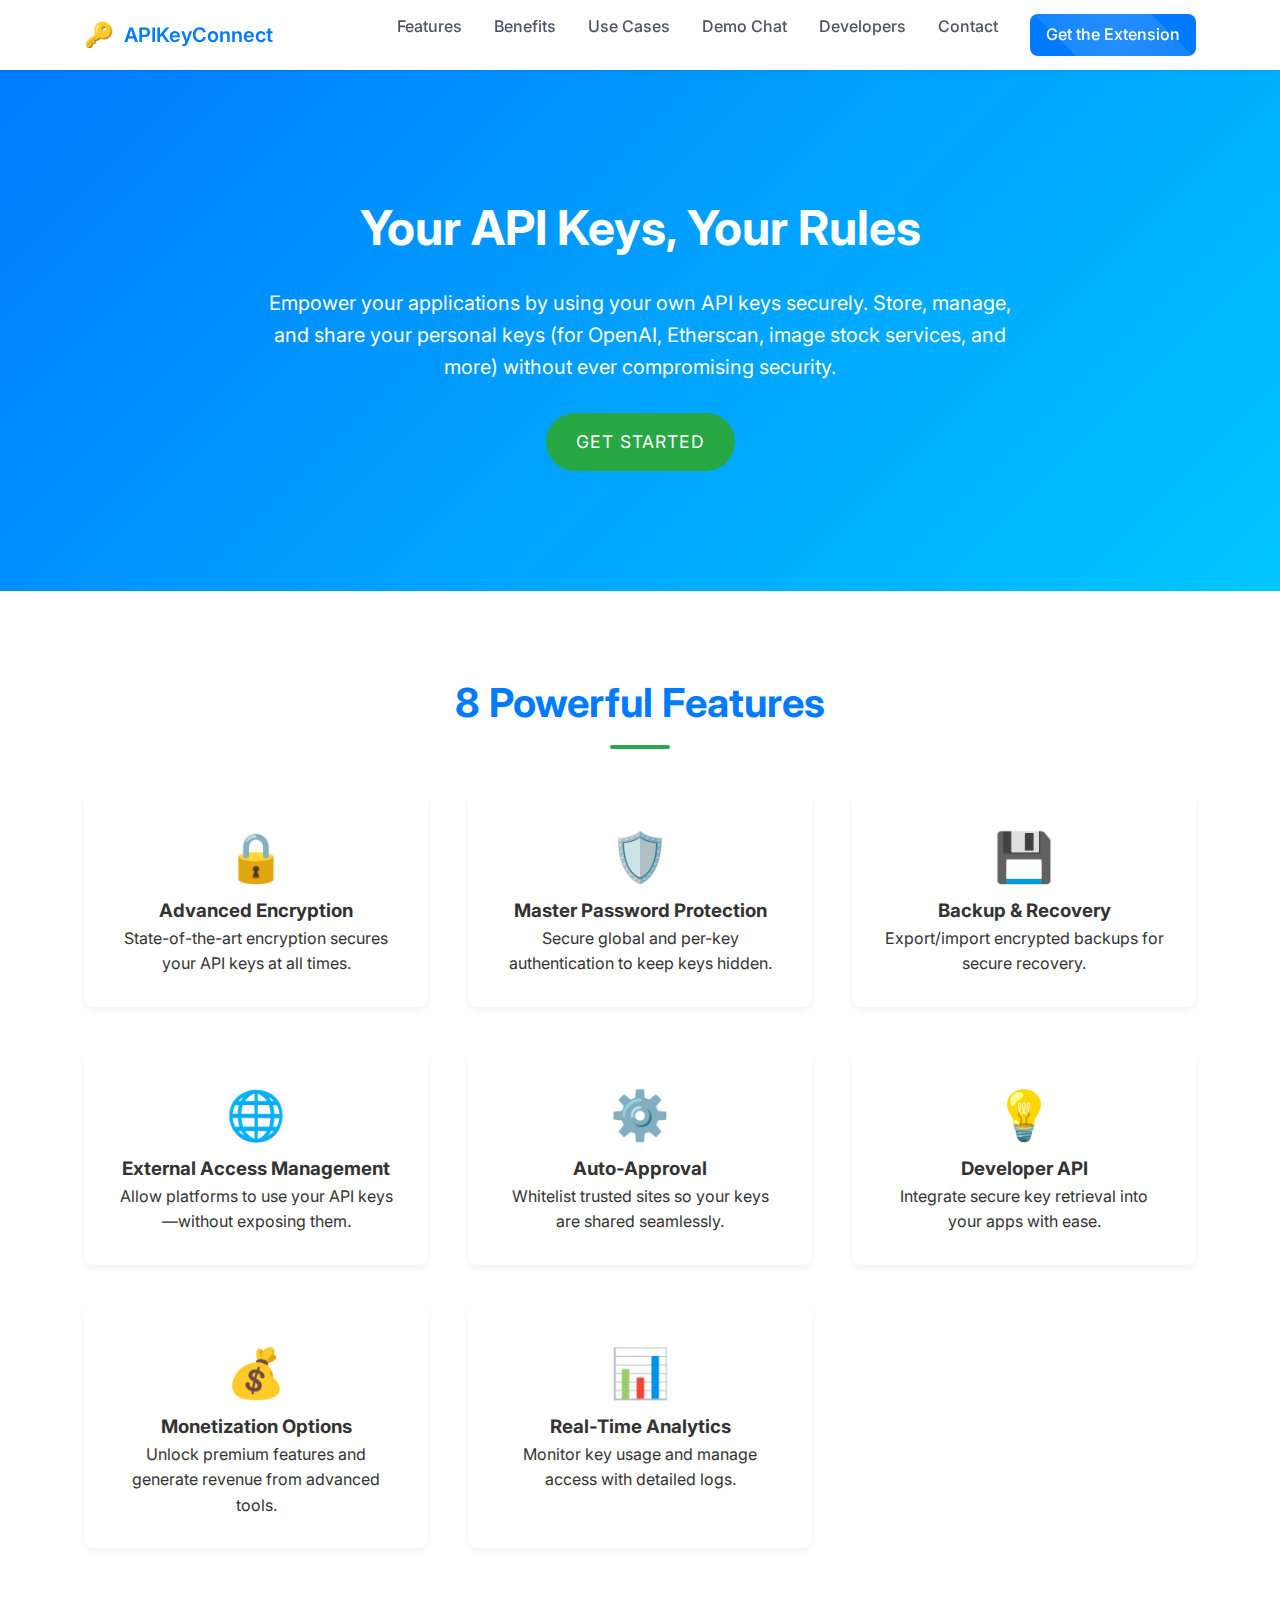
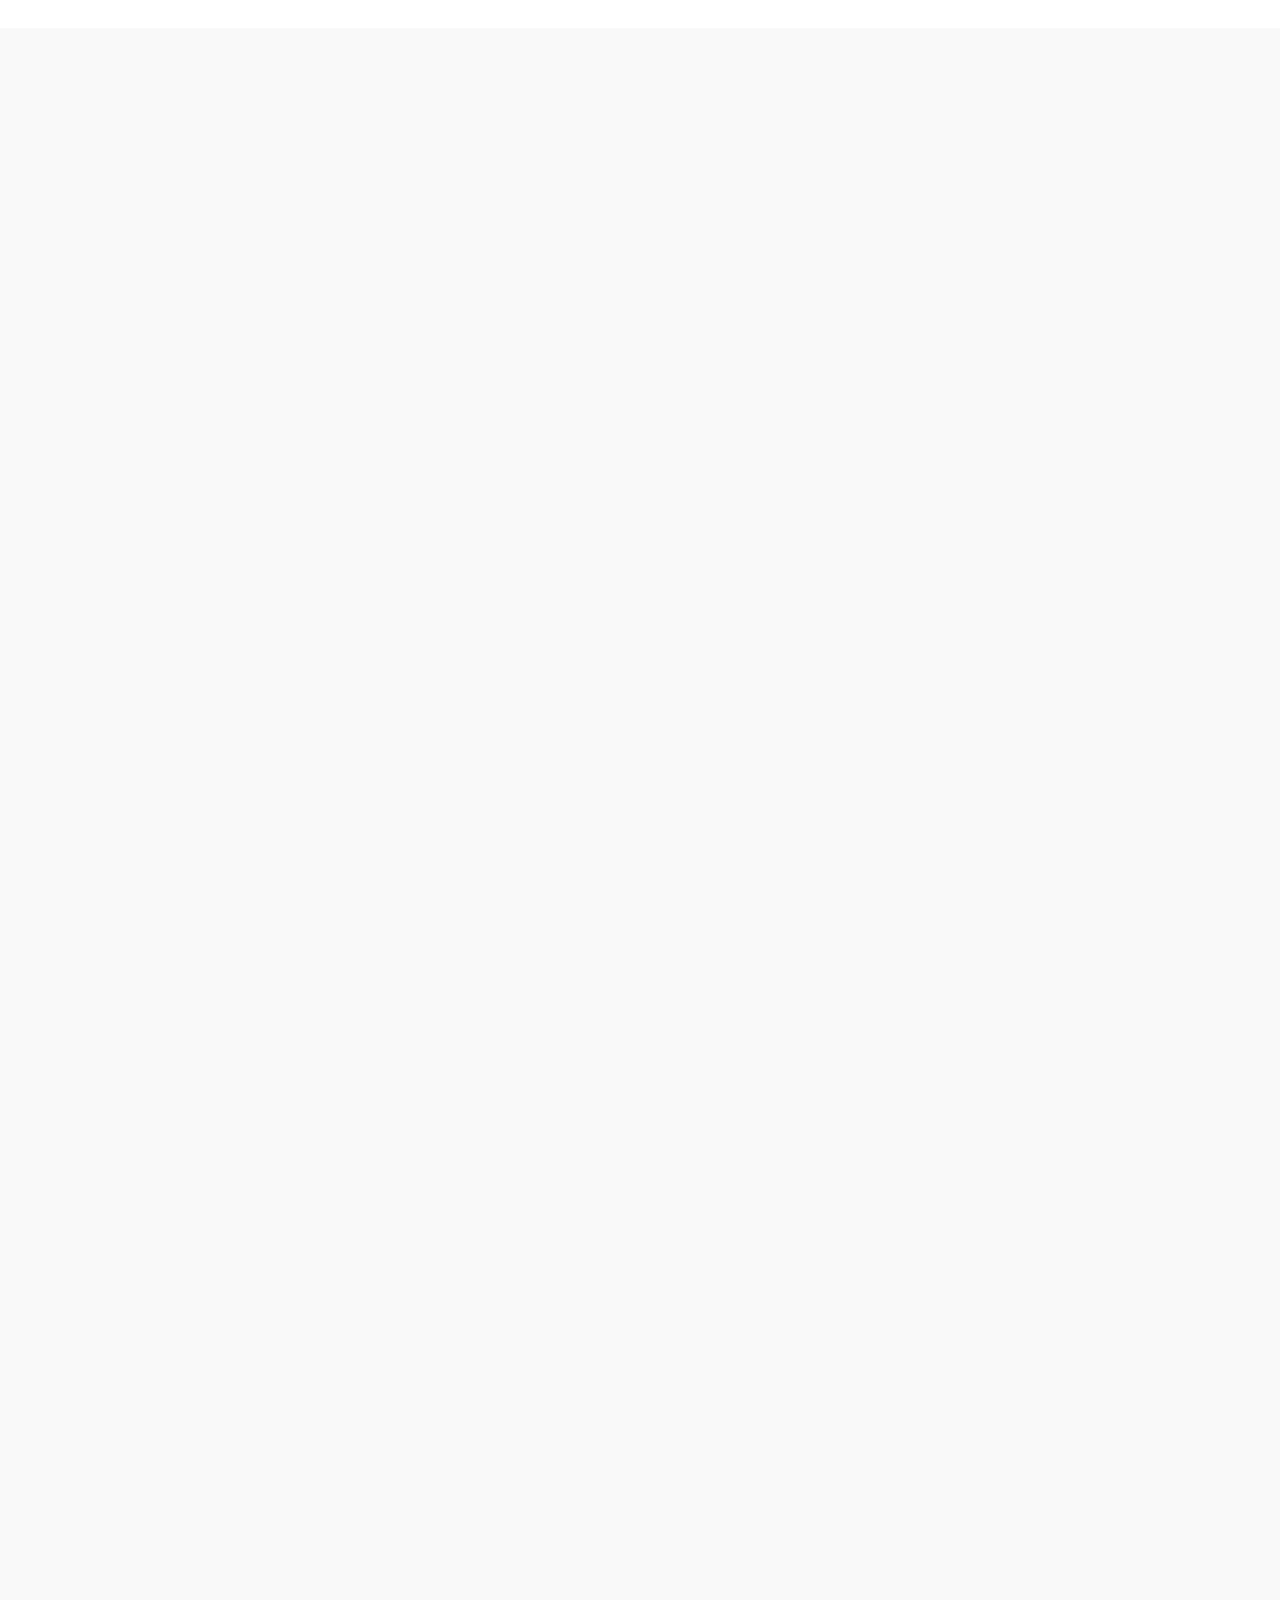
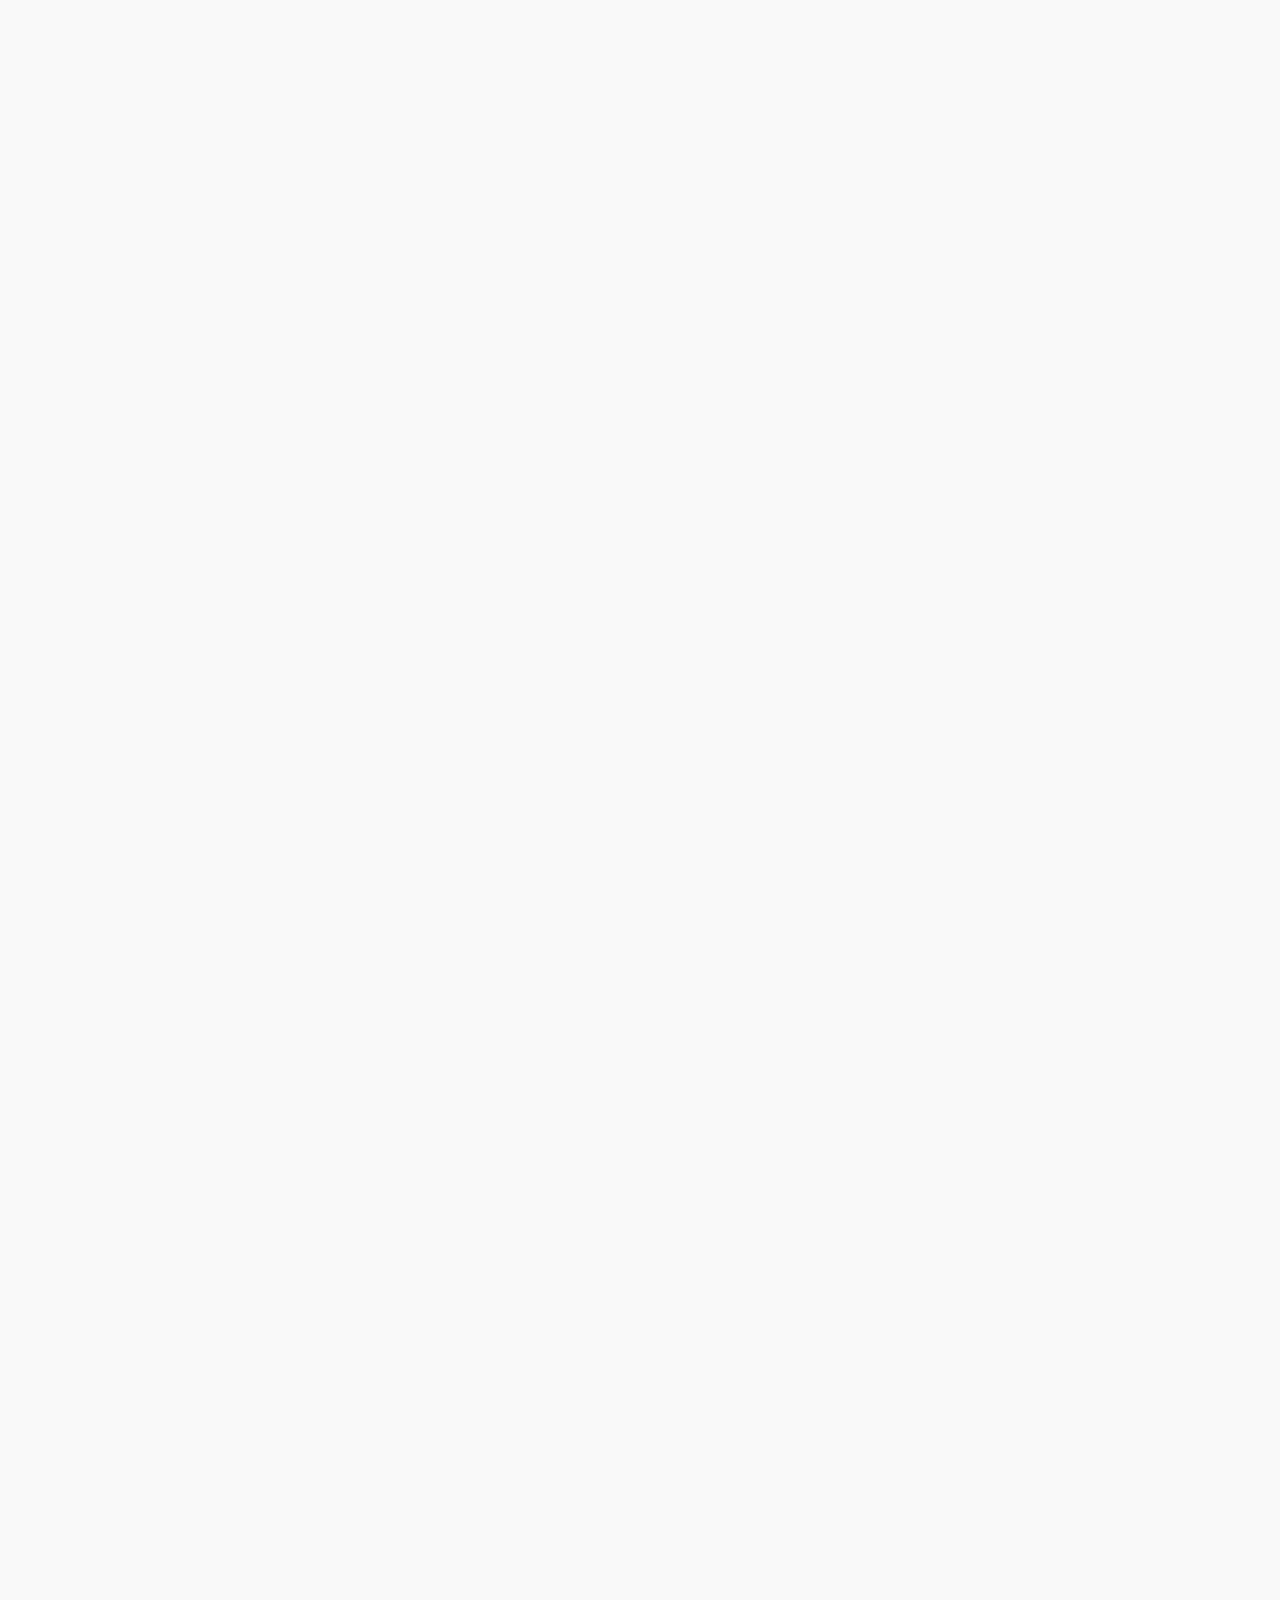
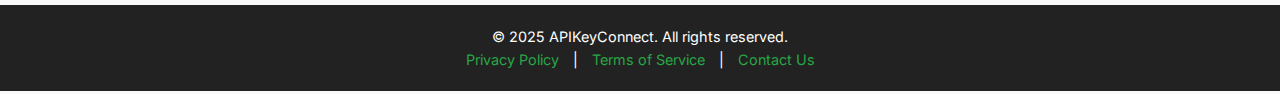
==== commit bad70be8: "Update index.html" ====
--- a/index.html
+++ b/index.html
@@ -219,7 +219,7 @@
   <section class="cta animate-on-scroll" id="cta" aria-labelledby="cta-heading">
     <div class="container cta-content">
       <h2 id="cta-heading">Ready to Secure Your API Keys?</h2>
-      <a href="#contact" class="btn">Install Now</a>
+      <a href="https://chromewebstore.google.com/detail/apikeyconnect/edkgcdpbaggofodchjfkfiblhohmkbac" class="btn">Install Now</a>
     </div>
   </section>
 
--- a/styles.css
+++ b/styles.css
@@ -0,0 +1,895 @@
+/* CSS Variables & Global Styles */
+:root {
+  --primary-color: #007bff;
+  --secondary-color: #00c6ff;
+  --accent-color: #28a745;
+  --accent-hover: #218838;
+  --primary-dark: #005bb5;
+  --bg-color: #f9f9f9;
+  --white: #ffffff;
+  --dark: #222222;
+  --text-color: #333333;
+  --danger: #dc3545;
+  --gray-50: #F9FAFB;
+  --gray-100: #F3F4F6;
+  --gray-200: #E5E7EB;
+  --gray-300: #D1D5DB;
+  --gray-400: #9CA3AF;
+  --gray-500: #6B7280;
+  --gray-600: #4B5563;
+  --gray-700: #374151;
+  --gray-800: #1F2937;
+  --gray-900: #111827;
+  --code-bg: #282c34;
+  --border-radius: 8px;
+  --box-shadow: 0 10px 15px -3px rgba(0, 0, 0, 0.1),
+    0 4px 6px -2px rgba(0, 0, 0, 0.05);
+}
+
+* {
+  margin: 0;
+  padding: 0;
+  box-sizing: border-box;
+}
+
+body {
+  font-family: 'Inter', -apple-system, sans-serif;
+  background-color: var(--bg-color);
+  color: var(--text-color);
+  line-height: 1.6;
+}
+
+a {
+  text-decoration: none;
+  color: inherit;
+}
+
+.container {
+  width: 90%;
+  max-width: 1200px;
+  margin: 0 auto;
+  padding: 0 20px;
+}
+
+/* Header Styles */
+header {
+  background-color: var(--white);
+  box-shadow: 0 1px 3px rgba(0, 0, 0, 0.1);
+  position: sticky;
+  top: 0;
+  z-index: 100;
+}
+
+.navbar {
+  display: flex;
+  justify-content: space-between;
+  align-items: center;
+  height: 70px;
+}
+
+.logo {
+  display: flex;
+  align-items: center;
+  gap: 10px;
+  font-weight: 600;
+  font-size: 1.25rem;
+  color: var(--primary-color);
+}
+
+.logo-icon {
+  font-size: 1.5rem;
+  color: var(--primary-color);
+}
+
+.nav-links {
+  display: flex;
+  gap: 2rem;
+}
+
+.nav-links a {
+  color: var(--gray-600);
+  text-decoration: none;
+  font-weight: 500;
+  transition: color 0.2s;
+}
+
+.nav-links a:hover {
+  color: var(--primary-color);
+}
+
+.nav-links .cta {
+  background-color: var(--primary-color);
+  color: #fff;
+  padding: 0.5rem 1rem;
+  border-radius: var(--border-radius);
+  transition: background-color 0.2s;
+}
+
+.nav-links .cta:hover {
+  background-color: var(--primary-dark);
+}
+
+/* Hero Section */
+.hero {
+  position: relative;
+  text-align: center;
+  color: var(--white);
+  padding: 120px 20px;
+  background: linear-gradient(135deg, var(--primary-color) 0%, var(--secondary-color) 100%);
+  overflow: hidden;
+}
+
+.hero::after {
+  content: "";
+  position: absolute;
+  top: 0;
+  left: 50%;
+  transform: translateX(-50%);
+  width: 100%;
+  height: 100%;
+  background: url('https://source.unsplash.com/1600x900/?technology') center/cover no-repeat;
+  opacity: 0.1;
+  z-index: 0;
+}
+
+.hero-content {
+  position: relative;
+  z-index: 1;
+  max-width: 800px;
+  margin: 0 auto;
+}
+
+.hero h1 {
+  font-size: 3rem;
+  margin-bottom: 20px;
+}
+
+.hero p {
+  font-size: 1.25rem;
+  margin-bottom: 30px;
+}
+
+.btn {
+  background-color: var(--accent-color);
+  color: var(--white);
+  padding: 15px 30px;
+  border-radius: 50px;
+  font-size: 1.1rem;
+  text-transform: uppercase;
+  letter-spacing: 1px;
+  transition: background-color 0.3s, transform 0.3s;
+  display: inline-block;
+}
+
+.btn:hover {
+  background-color: var(--accent-hover);
+  transform: translateY(-3px);
+}
+
+/* Section Titles */
+.section-title {
+  text-align: center;
+  font-size: 2.5rem;
+  margin-bottom: 40px;
+  color: var(--primary-color);
+  position: relative;
+}
+
+.section-title::after {
+  content: "";
+  width: 60px;
+  height: 4px;
+  background-color: var(--accent-color);
+  display: block;
+  margin: 10px auto 0;
+  border-radius: 2px;
+}
+
+/* Features Section */
+.features {
+  padding: 80px 0;
+  background-color: var(--white);
+}
+
+.feature-grid {
+  display: grid;
+  grid-template-columns: repeat(auto-fit, minmax(250px, 1fr));
+  gap: 40px;
+}
+
+.feature {
+  background-color: var(--white);
+  padding: 30px;
+  border-radius: 10px;
+  box-shadow: 0 4px 8px rgba(0,0,0,0.05);
+  text-align: center;
+  transition: transform 0.3s, box-shadow 0.3s;
+}
+
+.feature:hover {
+  transform: translateY(-5px);
+  box-shadow: 0 8px 16px rgba(0,0,0,0.1);
+}
+
+.feature p {
+  font-size: 1rem;
+  color: var(--text-color);
+}
+
+/* Benefits Section */
+.benefits {
+  padding: 80px 0;
+  background-color: var(--white);
+}
+
+.benefits ul {
+  list-style: none;
+  display: grid;
+  grid-template-columns: repeat(auto-fit, minmax(250px, 1fr));
+  gap: 30px;
+  justify-items: center;
+}
+
+.benefits li {
+  font-size: 1.1rem;
+  display: flex;
+  flex-direction: column;
+  align-items: center;
+  gap: 8px;
+  padding: 20px;
+  border: 1px solid #ddd;
+  border-radius: 8px;
+  width: 100%;
+  max-width: 300px;
+  background: #fafafa;
+  text-align: center;
+}
+
+/* Use Cases Section */
+.use-cases {
+  padding: 80px 0;
+  background-color: var(--white);
+}
+
+.case-grid {
+  display: grid;
+  grid-template-columns: repeat(auto-fit, minmax(250px, 1fr));
+  gap: 40px;
+}
+
+.case {
+  background-color: var(--white);
+  padding: 40px 20px;
+  border-radius: 10px;
+  text-align: center;
+  box-shadow: 0 4px 8px rgba(0,0,0,0.05);
+  transition: transform 0.3s;
+}
+
+.case:hover {
+  transform: translateY(-5px);
+}
+
+.case h3 {
+  font-size: 1.5rem;
+  margin-bottom: 15px;
+  color: var(--primary-color);
+}
+
+.case p {
+  font-size: 1rem;
+  color: var(--text-color);
+}
+
+/* Demo Chat Section */
+#demo-chat {
+  padding: 60px 20px;
+  background-color: var(--white);
+  margin: 40px 0;
+  border-top: 1px solid #ddd;
+}
+
+#chatContainer {
+  border: 1px solid #ccc;
+  padding: 10px;
+  height: 250px;
+  overflow-y: auto;
+  background: #fff;
+  border-radius: 8px;
+  margin-bottom: 10px;
+}
+
+.chat-message {
+  margin: 5px 0;
+  padding: 5px 10px;
+  border-radius: 5px;
+  max-width: 80%;
+  word-wrap: break-word;
+}
+
+.chat-message.user {
+  background-color: #e6f7ff;
+  text-align: right;
+  margin-left: auto;
+}
+
+.chat-message.assistant {
+  background-color: #f6ffed;
+  text-align: left;
+  margin-right: auto;
+}
+
+#chatInput {
+  width: calc(100% - 22px);
+  padding: 10px;
+  border: 1px solid #ccc;
+  border-radius: 5px;
+  font-size: 1rem;
+  resize: none;
+}
+
+#sendChatBtn, #connectKeyBtn {
+  padding: 10px 20px;
+  font-size: 1rem;
+  border: none;
+  border-radius: 5px;
+  cursor: pointer;
+  margin-top: 10px;
+  background-color: var(--accent-color);
+  color: var(--white);
+  transition: background-color 0.3s;
+}
+
+#sendChatBtn:hover, #connectKeyBtn:hover {
+  background-color: var(--accent-hover);
+}
+
+#sendChatBtn:disabled {
+  background-color: #cccccc;
+  cursor: not-allowed;
+}
+
+.notice {
+  text-align: center;
+  font-size: 0.9rem;
+  color: #555;
+  margin-top: 10px;
+}
+
+/* Developer Section */
+.developers {
+  padding: 80px 20px;
+  background-color: var(--white);
+  text-align: center;
+}
+
+.developers p {
+  font-size: 1.1rem;
+  margin-bottom: 20px;
+}
+
+.developers a {
+  background-color: var(--primary-color);
+  color: var(--white);
+  padding: 10px 20px;
+  border-radius: 5px;
+  text-transform: uppercase;
+  transition: background-color 0.3s;
+}
+
+.developers a:hover {
+  background-color: var(--accent-hover);
+}
+
+/* CTA Section */
+.cta {
+  background-color: var(--primary-color);
+  color: var(--white);
+  text-align: center;
+  padding: 80px 20px;
+  position: relative;
+  overflow: hidden;
+}
+
+.cta::after {
+  content: "";
+  position: absolute;
+  top: -50%;
+  left: -50%;
+  width: 200%;
+  height: 200%;
+  background: radial-gradient(circle, rgba(255,255,255,0.15), transparent);
+  transform: rotate(45deg);
+  z-index: 0;
+}
+
+.cta-content {
+  position: relative;
+  z-index: 1;
+}
+
+.cta h2 {
+  font-size: 2.5rem;
+  margin-bottom: 20px;
+}
+
+/* Footer */
+footer {
+  background-color: var(--dark);
+  color: var(--white);
+  padding: 20px 0;
+  text-align: center;
+  font-size: 0.9rem;
+}
+
+footer a {
+  color: var(--accent-color);
+  margin: 0 10px;
+  transition: color 0.3s;
+}
+
+footer a:hover {
+  color: var(--white);
+}
+
+/* Animations */
+.animate-on-scroll {
+  opacity: 0;
+  transform: translateY(20px);
+  transition: opacity 0.6s ease-out, transform 0.6s ease-out;
+}
+
+.animate-on-scroll.visible {
+  opacity: 1;
+  transform: translateY(0);
+}
+
+/* Back to Top Button */
+#backToTop {
+  position: fixed;
+  bottom: 20px;
+  right: 20px;
+  display: none;
+  padding: 10px 15px;
+  background-color: var(--primary-color);
+  color: var(--white);
+  border: none;
+  border-radius: 5px;
+  cursor: pointer;
+}
+
+/* Developer Page Specific Styles */
+.developer-page .hero {
+  padding: 4rem 0;
+}
+
+.developer-page .hero h1 {
+  font-size: 2.5rem;
+  font-weight: 700;
+  margin-bottom: 1.5rem;
+  line-height: 1.2;
+}
+
+.developer-page .hero p {
+  font-size: 1.25rem;
+  margin-bottom: 2rem;
+  opacity: 0.9;
+}
+
+.developer-page .section {
+  padding: 4rem 0;
+  background-color: #fff;
+}
+
+/* Integration Generator */
+.integration-generator {
+  display: grid;
+  grid-template-columns: 1fr 2fr;
+  gap: 2rem;
+  margin-top: 2rem;
+}
+
+.services-list {
+  background-color: var(--gray-50);
+  border-radius: var(--border-radius);
+  padding: 1.5rem;
+  height: fit-content;
+}
+
+.services-title {
+  font-size: 1.25rem;
+  font-weight: 600;
+  margin-bottom: 1rem;
+  color: var(--gray-800);
+}
+
+.services-search {
+  padding: 0.5rem;
+  border: 1px solid var(--gray-300);
+  border-radius: var(--border-radius);
+  width: 100%;
+  margin-bottom: 1rem;
+}
+
+.services-grid {
+  display: grid;
+  grid-template-columns: repeat(auto-fill, minmax(120px, 1fr));
+  gap: 1rem;
+}
+
+.service-card {
+  background-color: #fff;
+  border: 1px solid var(--gray-200);
+  border-radius: var(--border-radius);
+  padding: 1rem;
+  text-align: center;
+  cursor: pointer;
+  transition: all 0.2s;
+}
+
+.service-card:hover {
+  transform: translateY(-2px);
+  box-shadow: var(--box-shadow);
+  border-color: var(--primary-light);
+}
+
+.service-card.active {
+  border-color: var(--primary-color);
+  box-shadow: 0 0 0 2px var(--secondary-color);
+}
+
+.service-icon {
+  font-size: 2rem;
+  margin-bottom: 0.5rem;
+}
+
+.service-name {
+  font-size: 0.9rem;
+  font-weight: 500;
+}
+
+.script-generator {
+  background-color: #fff;
+  border-radius: var(--border-radius);
+  box-shadow: var(--box-shadow);
+  overflow: hidden;
+}
+
+.script-header {
+  background-color: var(--gray-800);
+  color: #fff;
+  padding: 1rem 1.5rem;
+  display: flex;
+  justify-content: space-between;
+  align-items: center;
+}
+
+.script-title {
+  font-size: 1.1rem;
+  font-weight: 600;
+  margin: 0;
+}
+
+.config-container {
+  padding: 1.5rem;
+  border-bottom: 1px solid var(--gray-200);
+}
+
+.config-form {
+  display: grid;
+  grid-template-columns: 1fr 1fr;
+  gap: 1rem;
+}
+
+.form-group {
+  margin-bottom: 1rem;
+}
+
+.form-group label {
+  display: block;
+  font-weight: 500;
+  margin-bottom: 0.5rem;
+  color: var(--gray-700);
+}
+
+.form-group input,
+.form-group select {
+  width: 100%;
+  padding: 0.5rem;
+  border: 1px solid var(--gray-300);
+  border-radius: var(--border-radius);
+  font-size: 0.875rem;
+}
+
+.script-output {
+  padding: 1.5rem;
+}
+
+.output-tabs {
+  display: flex;
+  margin-bottom: 1rem;
+  border-bottom: 1px solid var(--gray-200);
+}
+
+.output-tab {
+  padding: 0.5rem 1rem;
+  border-bottom: 2px solid transparent;
+  font-size: 0.875rem;
+  font-weight: 500;
+  cursor: pointer;
+}
+
+.output-tab.active {
+  border-bottom-color: var(--primary-color);
+  color: var(--primary-color);
+}
+
+.tab-content {
+  display: none;
+}
+
+.tab-content.active {
+  display: block;
+}
+
+.code-container {
+  position: relative;
+  margin-top: 1rem;
+}
+
+pre {
+  background-color: var(--code-bg);
+  color: #fff;
+  padding: 1.5rem;
+  border-radius: var(--border-radius);
+  overflow-x: auto;
+  font-family: 'Fira Code', monospace;
+  font-size: 0.875rem;
+  line-height: 1.5;
+}
+
+.comment {
+  color: #7F848E;
+  font-style: italic;
+}
+
+.key {
+  color: #C678DD;
+}
+
+.value {
+  color: #98C379;
+}
+
+.function {
+  color: #61AFEF;
+}
+
+.copy-btn {
+  position: absolute;
+  top: 0.5rem;
+  right: 0.5rem;
+  background: rgba(255, 255, 255, 0.1);
+  border: none;
+  border-radius: 4px;
+  padding: 0.5rem;
+  color: var(--gray-300);
+  cursor: pointer;
+  transition: all 0.2s;
+  display: flex;
+  align-items: center;
+  gap: 0.5rem;
+  font-size: 0.75rem;
+}
+
+.copy-btn:hover {
+  background: rgba(255, 255, 255, 0.2);
+  color: white;
+}
+
+.docs-link {
+  margin-top: 1.5rem;
+  padding: 1rem;
+  background-color: var(--gray-50);
+  border-radius: var(--border-radius);
+  font-size: 0.9rem;
+}
+
+.docs-link a {
+  color: var(--primary-color);
+  text-decoration: none;
+  font-weight: 500;
+}
+
+.docs-link a:hover {
+  text-decoration: underline;
+}
+
+.integration-preview {
+  margin-top: 2rem;
+}
+
+.preview-title {
+  font-size: 1.25rem;
+  font-weight: 600;
+  margin-bottom: 1rem;
+  color: var(--gray-800);
+}
+
+.live-preview {
+  background-color: #fff;
+  border-radius: var(--border-radius);
+  padding: 2rem;
+  border: 1px solid var(--gray-200);
+  display: flex;
+  flex-direction: column;
+  align-items: center;
+  justify-content: center;
+  min-height: 200px;
+}
+
+.preview-description {
+  text-align: center;
+  margin-bottom: 1.5rem;
+  max-width: 500px;
+}
+
+.api-key-protect-btn {
+  display: inline-flex;
+  align-items: center;
+  gap: 8px;
+  padding: 10px 16px;
+  background-color: var(--primary-color);
+  color: #fff;
+  border: none;
+  border-radius: 8px;
+  font-weight: 500;
+  cursor: pointer;
+  transition: background-color 0.2s;
+}
+
+.api-key-protect-btn::before {
+  content: '🔑';
+  display: inline-block;
+}
+
+.api-key-protect-btn:hover {
+  background-color: var(--primary-dark);
+}
+
+/* Developer Page Footer */
+.developer-page footer {
+  padding: 3rem 0;
+}
+
+.developer-page .footer-content {
+  display: flex;
+  justify-content: space-between;
+  flex-wrap: wrap;
+  gap: 2rem;
+}
+
+.developer-page .footer-info {
+  max-width: 350px;
+}
+
+.developer-page .footer-info p {
+  margin-top: 1rem;
+  color: var(--gray-400);
+}
+
+.developer-page .footer-links h3 {
+  font-size: 1.25rem;
+  font-weight: 600;
+  margin-bottom: 1.5rem;
+}
+
+.developer-page .footer-links ul {
+  list-style: none;
+  display: block;
+}
+
+.developer-page .footer-links li {
+  margin-bottom: 0.75rem;
+  display: block;
+  border: none;
+  padding: 0;
+  background: none;
+  text-align: left;
+  width: auto;
+}
+
+.developer-page .footer-links a {
+  color: var(--gray-400);
+  text-decoration: none;
+  transition: color 0.2s;
+  margin: 0;
+}
+
+.developer-page .footer-links a:hover {
+  color: #fff;
+}
+
+.developer-page .footer-bottom {
+  margin-top: 3rem;
+  padding-top: 1.5rem;
+  border-top: 1px solid var(--gray-800);
+  display: flex;
+  justify-content: space-between;
+  align-items: center;
+  flex-wrap: wrap;
+  gap: 1rem;
+}
+
+.developer-page .footer-bottom p {
+  color: var(--gray-500);
+}
+
+/* Responsive Design */
+@media (max-width: 768px) {
+  .hero h1 {
+    font-size: 2.5rem;
+  }
+  
+  .hero p {
+    font-size: 1rem;
+  }
+
+  .btn {
+    padding: 12px 25px;
+    font-size: 1rem;
+  }
+  
+  .header-inner {
+    flex-direction: column;
+    gap: 10px;
+  }
+  
+  .section-title {
+    font-size: 2rem;
+  }
+  
+  .navbar {
+    flex-direction: column;
+    height: auto;
+    padding: 1rem 0;
+  }
+  
+  .nav-links {
+    margin-top: 1rem;
+    flex-wrap: wrap;
+    justify-content: center;
+    gap: 1rem;
+  }
+  
+  .integration-generator {
+    grid-template-columns: 1fr;
+  }
+  
+  .config-form {
+    grid-template-columns: 1fr;
+  }
+}
+
+@media (max-width: 480px) {
+  .hero h1 {
+    font-size: 2rem;
+  }
+  
+  .feature, .case, .benefits li {
+    padding: 20px;
+  }
+  
+  .hero {
+    padding: 4rem 0;
+  }
+  
+  .hero h1 {
+    font-size: 1.875rem;
+  }
+  
+  .nav-links {
+    flex-direction: column;
+    align-items: center;
+  }
+}
